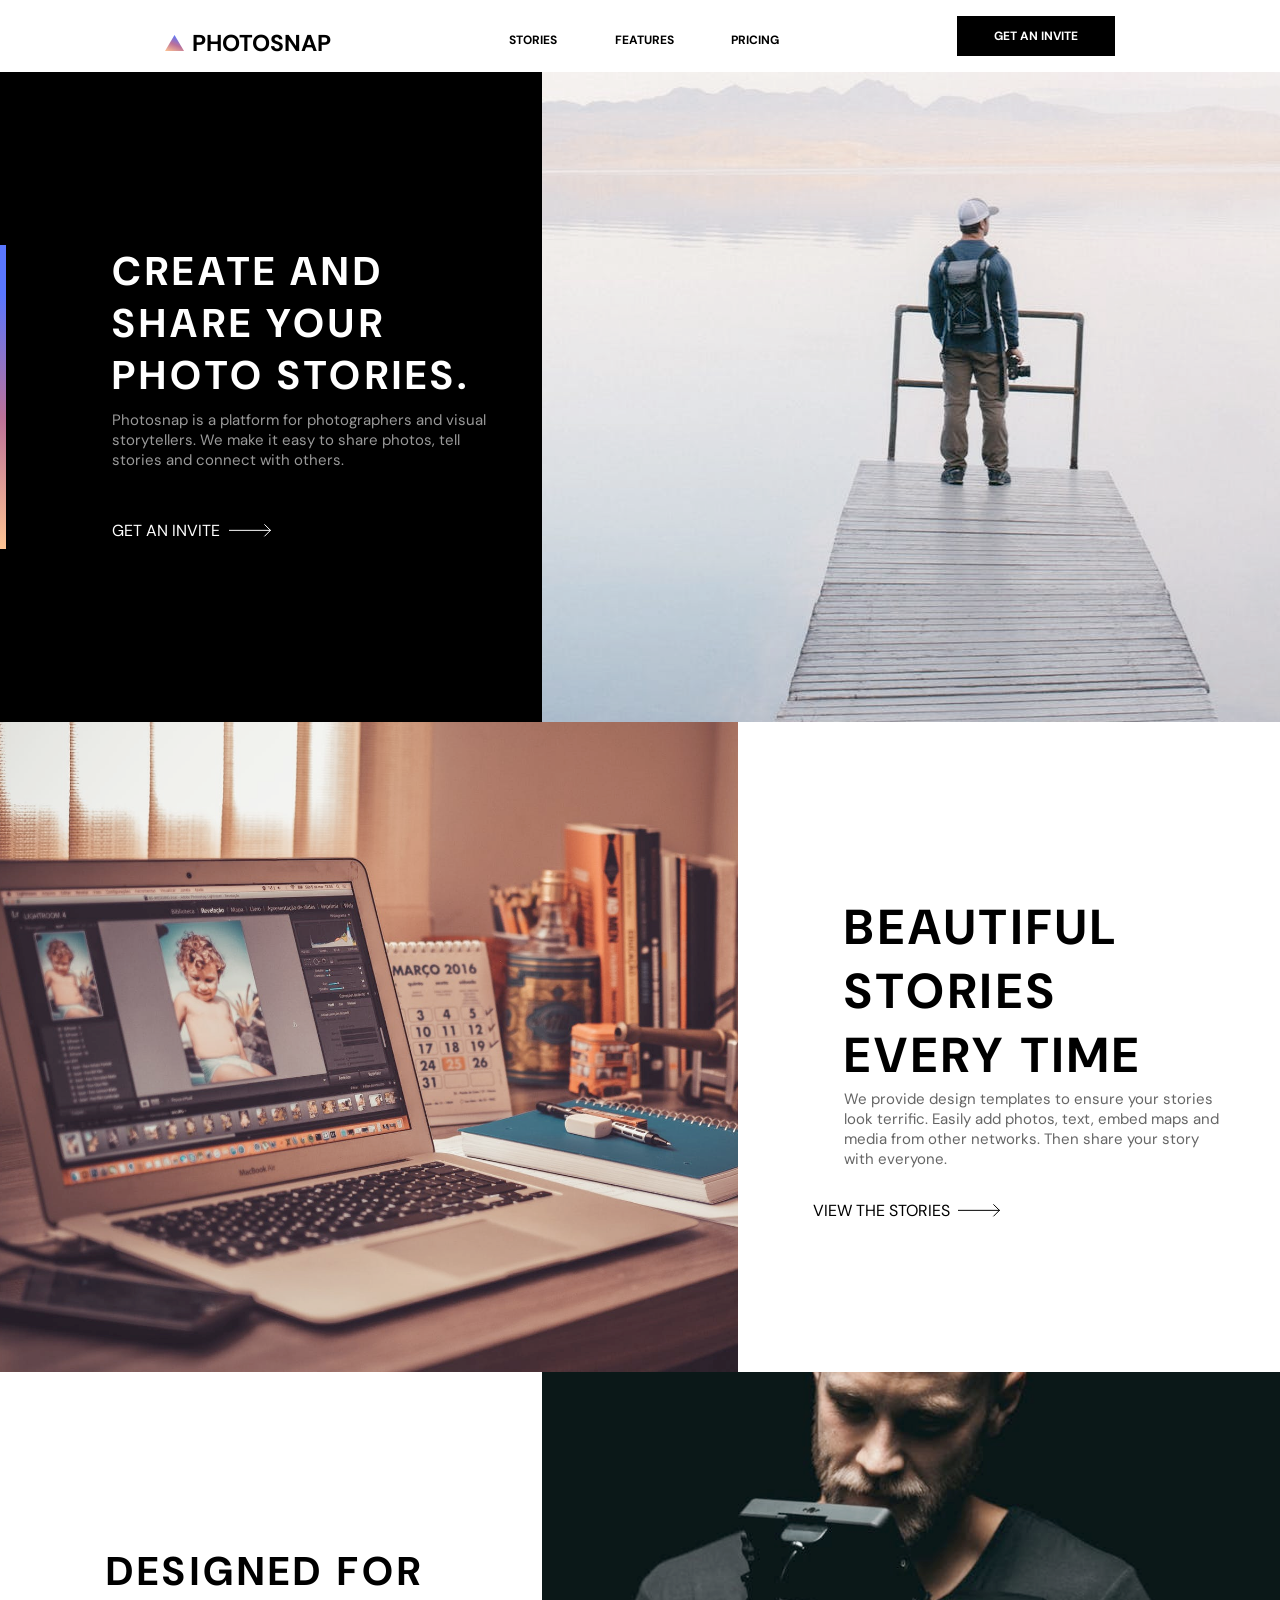
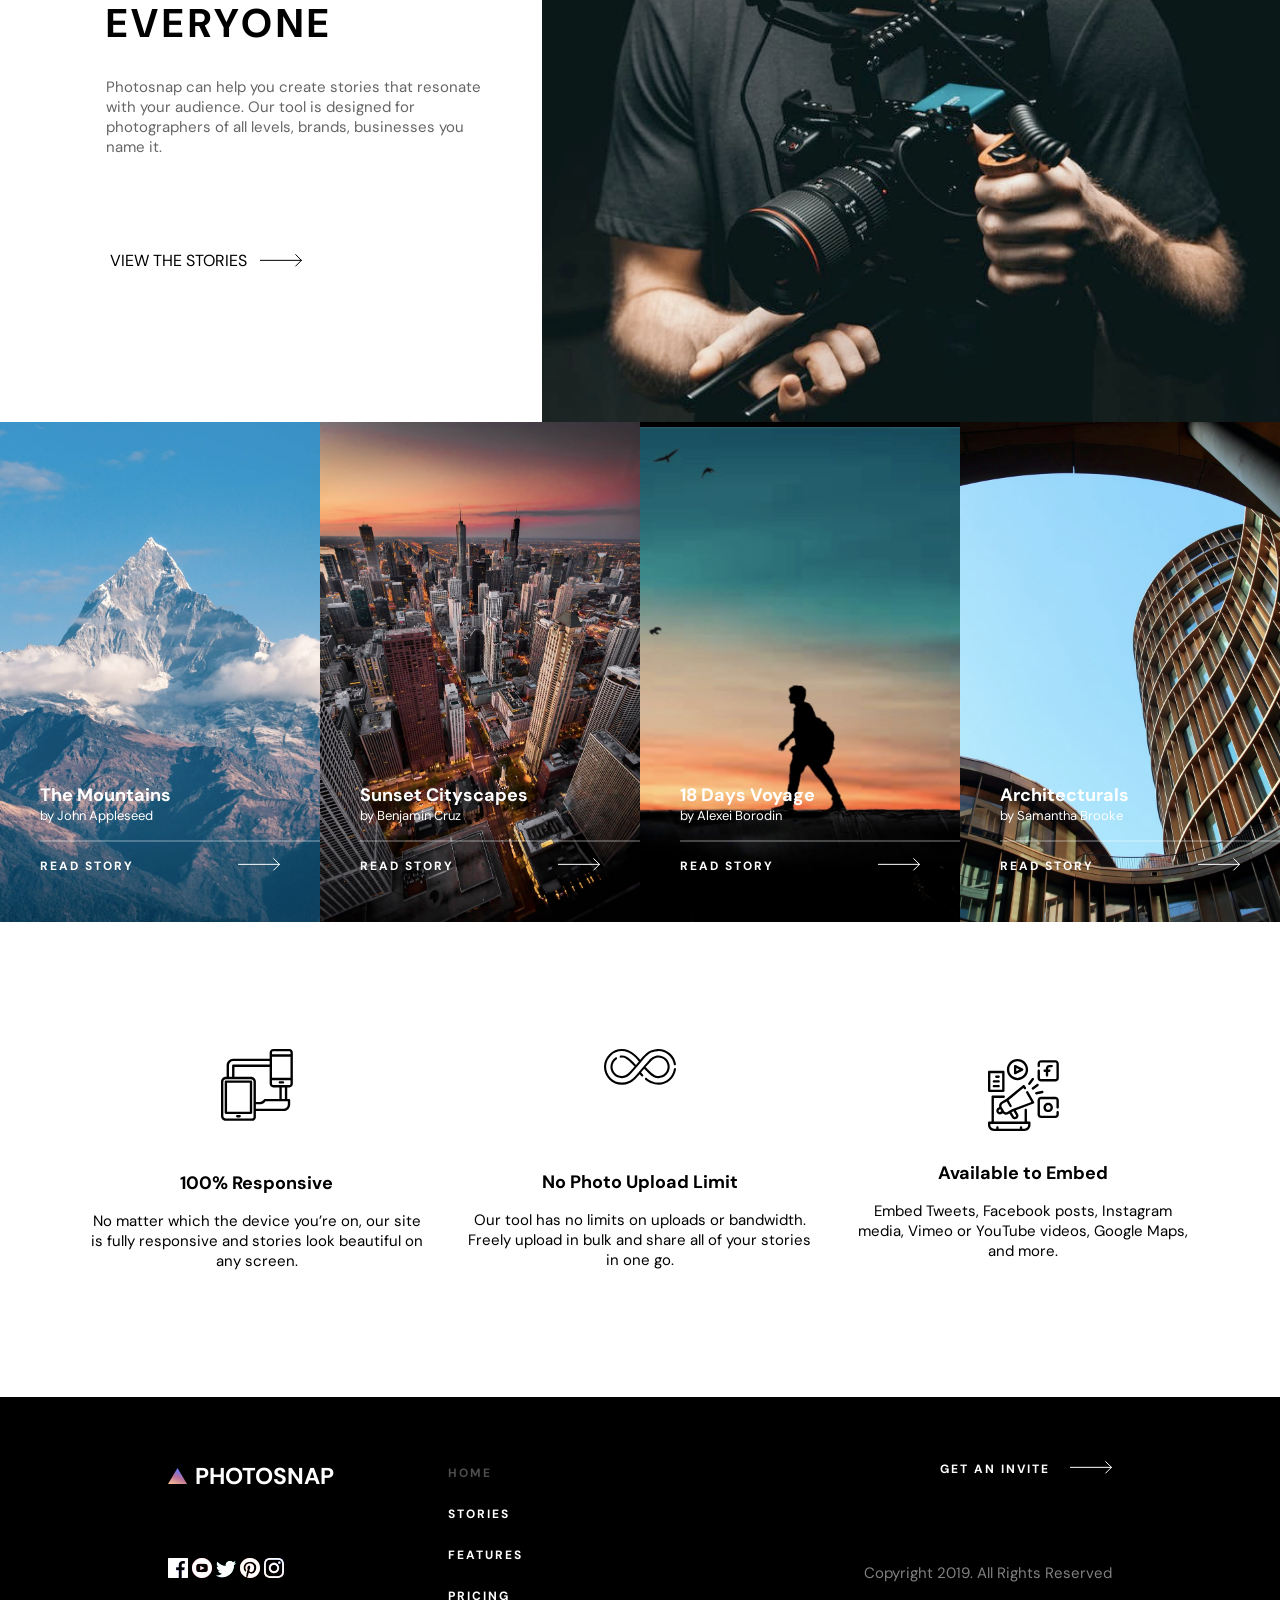
==== index.html @ 2d0ce7ce "first commit" ====
<!DOCTYPE html>
<html lang="en">

<head>
    <meta charset="UTF-8">
    <meta name="viewport" content="width=device-width, initial-scale=1.0">
    <title>HOME</title>
    <link rel="stylesheet" href="./CSS/HOME.css">
    <link rel="preconnect" href="https://fonts.googleapis.com">
    <link rel="preconnect" href="https://fonts.gstatic.com" crossorigin>
    <link
        href="https://fonts.googleapis.com/css2?family=Amiri:ital,wght@0,400;0,700;1,400;1,700&family=Arimo:ital,wght@0,400..700;1,400..700&family=DM+Sans:ital,opsz,wght@0,9..40,100..1000;1,9..40,100..1000&family=Montserrat:ital,wght@0,100..900;1,100..900&family=Rubik:ital,wght@0,300..900;1,300..900&display=swap"
        rel="stylesheet">
</head>

<body>
    <nav>
        <a href="./index.html">
            <div class="logo">
                <svg width="19" height="16" viewBox="0 0 19 16" fill="none" xmlns="http://www.w3.org/2000/svg">
                    <path fill-rule="evenodd" clip-rule="evenodd" d="M0 16L9.5 0L19 16H0Z"
                        fill="url(#paint0_linear_83_32305)" />
                    <defs>
                        <linearGradient id="paint0_linear_83_32305" x1="9.5" y1="20" x2="16.6529" y2="3.01176"
                            gradientUnits="userSpaceOnUse">
                            <stop stop-color="#FFC593" />
                            <stop offset="0.519452" stop-color="#BC7198" />
                            <stop offset="1" stop-color="#5A77FF" />
                        </linearGradient>
                    </defs>
                </svg>

                <h1>PHOTOSNAP</h1>
            </div>
        </a>

        <div class="links">
            <ul>
                <li><a href="./HTML/STORIES.html">STORIES</a></li>
                <li><a href="./HTML/FEATURES.html">FEATURES</a></li>
                <li><a href="./HTML/PRICING.html">PRICING</a></li>
            </ul>
        </div>

        <div class="btn">
            <p>GET AN INVITE</p>
        </div>

        <div class="bar">
            <svg width="20" height="6" viewBox="0 0 20 6" fill="none" xmlns="http://www.w3.org/2000/svg">
                <rect width="20" height="1" fill="black" />
                <rect y="5" width="20" height="1" fill="black" />
            </svg>
        </div>
    </nav>

    <section class="sec-one">
        <div class="ditailes">

            <div class="Rectangle"></div>

            <div class="photo">
                <h2>Create and share your photo stories.</h2>

                <p>Photosnap is a platform for photographers and visual storytellers. We make it easy to share photos,
                    tell stories and connect with others.</p>
            </div>

            <div class="link">
                <a href="#">GET AN INVITE</a>
                <svg width="42" height="13" viewBox="0 0 42 13" fill="none" xmlns="http://www.w3.org/2000/svg">
                    <path d="M0 6.35358H41.864" stroke="white" />
                    <path d="M35.4282 0.353577L41.4282 6.35358L35.4282 12.3536" stroke="white" />
                </svg>
            </div>
        </div>

        <div class="image"></div>
    </section>

    <section class="sec-two">

        <div class="image"></div>

        <div class="ditailes">

            <div class="photo">
                <h2>BEAUTIFUL STORIES EVERY TIME</h2>

                <p>We provide design templates to ensure your stories look terrific. Easily add photos, text, embed maps
                    and media from other networks. Then share your story with everyone.</p>
            </div>

            <div class="link">
                <a href="./HTML/STORIES.html">VIEW THE STORIES</a>
                <svg width="42" height="13" viewBox="0 0 42 13" fill="none" xmlns="http://www.w3.org/2000/svg">
                    <g id="Group 6">
                        <path id="Path 3" d="M0 6.35352H41.864" stroke="black" />
                        <path id="Path 4" d="M35.4282 0.353516L41.4282 6.35352L35.4282 12.3535" stroke="black" />
                    </g>
                </svg>

            </div>
        </div>


    </section>

    <section class="sec-three">

        <div class="ditailes">

            <div class="photo">
                <h2>DESIGNED FOR EVERYONE</h2>

                <p>Photosnap can help you create stories that resonate with your audience. Our tool is designed for
                    photographers of all levels, brands, businesses you name it. </p>
            </div>

            <div class="link">
                <a href="./HTML/STORIES.html">VIEW THE STORIES</a>
                <svg width="42" height="13" viewBox="0 0 42 13" fill="none" xmlns="http://www.w3.org/2000/svg">
                    <g id="Group 6">
                        <path id="Path 3" d="M0 6.35352H41.864" stroke="black" />
                        <path id="Path 4" d="M35.4282 0.353516L41.4282 6.35352L35.4282 12.3535" stroke="black" />
                    </g>
                </svg>

            </div>

        </div>

        <div class="image"></div>

    </section>

    <section class="stories">
        <div class="container">
            <div class="card-one">
                <div class="content">
                    <div class="text">
                        <h3>The Mountains</h3>
                        <p>by John Appleseed</p>
                    </div>

                    <div class="line"></div>

                    <div class="read">
                        <h4>READ STORY</h4>
                        <svg width="42" height="13" viewBox="0 0 42 13" fill="none" xmlns="http://www.w3.org/2000/svg">
                            <g id="Group 6">
                                <path id="Path 3" d="M0 6.35352H41.864" stroke="white" />
                                <path id="Path 4" d="M35.4282 0.353516L41.4282 6.35352L35.4282 12.3535"
                                    stroke="white" />
                            </g>
                        </svg>
                    </div>
                </div>
                <div class="line"></div>
            </div>
            <div class="card-two">
                <div class="content">
                    <div class="text">
                        <h3>Sunset Cityscapes</h3>
                        <p>by Benjamin Cruz</p>
                    </div>

                    <div class="line"></div>

                    <div class="read">
                        <h4>READ STORY</h4>
                        <svg width="42" height="13" viewBox="0 0 42 13" fill="none" xmlns="http://www.w3.org/2000/svg">
                            <g id="Group 6">
                                <path id="Path 3" d="M0 6.35352H41.864" stroke="white" />
                                <path id="Path 4" d="M35.4282 0.353516L41.4282 6.35352L35.4282 12.3535"
                                    stroke="white" />
                            </g>
                        </svg>
                    </div>
                </div>
            </div>
            <div class="card-three">
                <div class="content">
                    <div class="text">
                        <h3>18 Days Voyage</h3>
                        <p>by Alexei Borodin</p>
                    </div>

                    <div class="line"></div>

                    <div class="read">
                        <h4>READ STORY</h4>
                        <svg width="42" height="13" viewBox="0 0 42 13" fill="none" xmlns="http://www.w3.org/2000/svg">
                            <g id="Group 6">
                                <path id="Path 3" d="M0 6.35352H41.864" stroke="white" />
                                <path id="Path 4" d="M35.4282 0.353516L41.4282 6.35352L35.4282 12.3535"
                                    stroke="white" />
                            </g>
                        </svg>
                    </div>
                </div>
            </div>
            <div class="card-four">
                <div class="content">
                    <div class="text">
                        <h3>Architecturals</h3>
                        <p>by Samantha Brooke</p>
                    </div>

                    <div class="line"></div>

                    <div class="read">
                        <h4>READ STORY</h4>
                        <svg width="42" height="13" viewBox="0 0 42 13" fill="none" xmlns="http://www.w3.org/2000/svg">
                            <g id="Group 6">
                                <path id="Path 3" d="M0 6.35352H41.864" stroke="white" />
                                <path id="Path 4" d="M35.4282 0.353516L41.4282 6.35352L35.4282 12.3535"
                                    stroke="white" />
                            </g>
                        </svg>
                    </div>
                </div>
            </div>
        </div>
    </section>

    <main>
        <div class="container">
            <div class="content-card-one">
                <svg width="72" height="72" viewBox="0 0 72 72" fill="none" xmlns="http://www.w3.org/2000/svg">
                    <path fill-rule="evenodd" clip-rule="evenodd"
                        d="M30.0123 31.491C30.666 31.491 31.195 32.0205 31.195 32.6737V63.8688C31.195 64.522 30.666 65.0515 30.0123 65.0515H4.8788C4.22563 65.0515 3.69604 64.522 3.69604 63.8688V32.6737C3.69604 32.0205 4.22563 31.491 4.8788 31.491H30.0123ZM6.06155 62.686H28.8295V33.8565H6.06155V62.686Z"
                        fill="black" />
                    <path
                        d="M18.6358 66.0864H16.2651C15.6114 66.0864 15.0824 66.616 15.0824 67.2692C15.0824 67.9223 15.6114 68.4519 16.2651 68.4519H18.6358C19.289 68.4519 19.8186 67.9223 19.8186 67.2692C19.8186 66.616 19.289 66.0864 18.6358 66.0864Z"
                        fill="black" />
                    <path fill-rule="evenodd" clip-rule="evenodd"
                        d="M68.3293 0.000222958H52.2987C50.3207 0.000222958 48.6407 1.54565 48.6407 3.52364V9.75792H12.2925C8.60213 9.7689 5.61695 12.7645 5.61811 16.4542V27.7949H4.8939C2.16803 27.7949 3.85859e-05 30.0622 3.85859e-05 32.791V66.9591C-0.00746911 68.2597 0.505942 69.5094 1.4265 70.4288C2.34648 71.3482 3.59623 71.861 4.89679 71.8524H30.9826C32.0498 71.8616 33.0738 71.4343 33.8182 70.6696C34.5609 69.9038 35.0391 68.9319 34.8912 67.8716V62.0947H62.467C66.1666 62.0883 69.1691 59.0985 69.191 55.3984V51.1692C69.1737 50.5051 68.632 49.9749 67.9678 49.9715H66.2341V38.4396H68.3293C70.3073 38.4396 71.8522 36.7608 71.8522 34.7828V3.52364C71.8632 2.58576 71.4959 1.68368 70.8323 1.02012C70.1693 0.357127 69.2667 -0.0107498 68.3293 0.000222958ZM51.0062 7.68811H69.4867V28.8298H51.0062V7.68811ZM68.3294 2.36573H52.2987C51.6253 2.36573 51.0062 2.85026 51.0062 3.52364V5.32261H69.4867V3.52364C69.4988 3.21352 69.3804 2.91206 69.161 2.69202C68.9409 2.47257 68.6395 2.35418 68.3294 2.36573ZM7.98361 16.4542C7.98072 14.0702 9.90789 12.1332 12.2925 12.1234H48.6407V15.5238H12.2197C11.5665 15.5238 11.0883 16.1181 11.0883 16.7713V27.7949H7.98361V16.4542ZM30.9826 69.4869C31.4209 69.5007 31.8454 69.3333 32.1561 69.0237C32.4414 68.7251 32.5887 68.3214 32.5627 67.9097C32.5627 67.9036 32.5537 67.9016 32.5448 67.8996C32.5358 67.8976 32.5269 67.8955 32.5269 67.8895V32.791C32.5269 31.3657 31.4273 30.1604 29.9985 30.1604H4.89679C3.47148 30.1604 2.36554 31.3657 2.36554 32.7944V66.9556C2.35688 67.6307 2.62138 68.2799 3.09841 68.7569C3.57601 69.2333 4.22572 69.4967 4.90083 69.4869H30.9826ZM30.002 27.7949H13.4538V17.8893H48.6407V34.7828C48.6707 36.7908 50.2912 38.4108 52.2987 38.4396H58.3984V49.9715H43.9963C43.6654 49.9744 43.3501 50.1153 43.1266 50.3601L42.0102 51.5539C41.1902 52.4352 40.0392 52.9336 38.8351 52.9284H34.8912V32.7875C34.8912 30.0622 32.7307 27.7949 30.002 27.7949ZM62.467 59.7292C64.8608 59.724 66.8047 57.7928 66.8255 55.3984V52.337H44.5149L43.7497 53.1536C42.4815 54.5211 40.6999 55.2967 38.8351 55.2939H34.8912V59.7292H62.467ZM63.8686 49.9715H60.7639V38.4396H63.8686V49.9715ZM52.2987 36.0741H68.3294C69.0027 36.0741 69.4867 35.4568 69.4867 34.7828V31.1953H51.0062V34.7828C51.0345 35.4845 51.5976 36.047 52.2987 36.0741Z"
                        fill="black" />
                    <path
                        d="M61.9467 32.2302H58.8419C58.1888 32.2302 57.6592 32.7598 57.6592 33.413C57.6592 34.0661 58.1888 34.5957 58.8419 34.5957H61.9467C62.6004 34.5957 63.1294 34.0661 63.1294 33.413C63.1294 32.7598 62.6004 32.2302 61.9467 32.2302Z"
                        fill="black" />
                </svg>

                <div class="content">
                    <h5>100% Responsive</h5>

                    <p>No matter which the device you’re on, our site is fully responsive and stories look beautiful on
                        any screen.</p>
                </div>
            </div>

            <div class="content-card-two">
                <svg width="72" height="36" viewBox="0 0 72 36" fill="none" xmlns="http://www.w3.org/2000/svg">
                    <path
                        d="M71.0869 19.0885C70.5088 19.0094 69.9767 19.4142 69.8978 19.992C69.3881 23.7242 67.5412 27.1574 64.6969 29.659C61.827 32.1831 58.1394 33.5731 54.3129 33.5731C52.2309 33.5731 50.2087 33.1732 48.3024 32.3843C48.2708 32.3712 48.2342 32.3584 48.2013 32.3484C48.1789 32.3417 45.9294 31.639 42.5798 28.98C42.1229 28.6174 41.4588 28.6939 41.0961 29.1506C40.7336 29.6075 40.8099 30.2717 41.2667 30.6343C44.703 33.3619 47.1172 34.2178 47.5381 34.3537C49.689 35.2371 51.9679 35.6852 54.3129 35.6852C58.653 35.6852 62.8361 34.1082 66.0918 31.2449C69.3173 28.4081 71.412 24.5132 71.9904 20.2779C72.0692 19.6998 71.6647 19.1674 71.0869 19.0885Z"
                        fill="black" />
                    <path fill-rule="evenodd" clip-rule="evenodd"
                        d="M54.3835 29.1925C50.6997 29.1926 47.9123 27.1502 45.671 25.1522C43.2559 22.9991 41.2518 20.8951 40.189 19.737C39.8392 20.1524 38.8537 21.3495 38.0494 22.3265C37.6071 22.8638 37.2196 23.3345 37.0228 23.572C37.6766 24.3295 38.3422 25.0557 39.007 25.7364C39.4146 26.1536 39.4067 26.8221 38.9895 27.2296C38.5722 27.637 37.9037 27.6292 37.4962 27.2121C36.8836 26.585 36.2713 25.9211 35.6678 25.2315C29.3517 32.9189 25.4365 34.1813 24.5636 34.3755C22.6584 35.1509 20.6447 35.5864 18.5768 35.6702C18.572 35.6705 18.5673 35.6707 18.5626 35.6708C18.5601 35.6708 18.5577 35.6709 18.5553 35.6709L17.8638 35.6849L17.8424 35.685C13.0519 35.685 8.55485 33.8126 5.17971 30.4127C1.80485 27.0131 -0.034388 22.5018 0.000487011 17.7096C0.0352214 12.9551 1.93436 8.48884 5.34789 5.13352C8.76353 1.77638 13.2616 -0.0487892 18.0236 0.000992098C20.2421 0.0230702 22.4039 0.447898 24.4491 1.26366C24.546 1.30234 24.6435 1.34059 24.7416 1.37729C25.7143 1.74095 30.6581 3.84568 36.2248 10.7753C42.6958 2.80098 46.708 1.50652 47.5915 1.30965C49.4968 0.534242 51.5104 0.0987265 53.5785 0.014914C53.5856 0.0144921 53.5928 0.0143515 53.6 0.0142108L54.2914 0.000288973L54.3128 0.000148348C58.5916 0.000148348 62.7296 1.53788 65.9649 4.32999C69.166 7.09271 71.2877 10.9028 71.9392 15.0587C72.0294 15.6348 71.6356 16.1751 71.0594 16.2655C70.4831 16.3554 69.9429 15.9619 69.8526 15.3858C69.2785 11.7235 67.4078 8.36495 64.5849 5.92876C61.7357 3.46979 58.0917 2.11459 54.3231 2.11205L53.6536 2.12555C51.8031 2.20177 50.0027 2.59721 48.3022 3.3009C48.2163 3.33648 48.1617 3.3556 48.072 3.36713C47.8595 3.41593 44.0058 4.40368 37.5085 12.5485C37.5072 12.5502 37.5058 12.5519 37.5045 12.5536C37.5014 12.5573 37.4984 12.561 37.4953 12.5647C37.4953 12.5647 30.1533 21.3098 27.1093 24.5039C25.0291 26.6868 22.0878 29.1925 17.7724 29.1925C11.514 29.1924 6.42255 24.1007 6.42255 17.8425C6.42255 14.0385 8.31452 10.5058 11.4835 8.39237C11.9689 8.06893 12.6245 8.19999 12.948 8.68515C13.2715 9.17045 13.1405 9.82604 12.6552 10.1496C10.075 11.87 8.5346 14.7457 8.5346 17.8421C8.5346 22.9358 12.6788 27.08 17.7725 27.08C20.514 27.08 22.9221 25.8359 25.5806 23.0463C27.3793 21.159 29.0353 19.3441 30.5821 17.5648C29.6036 16.4925 27.5409 14.3037 25.0791 12.1089C21.6162 9.02194 19.4425 8.60429 17.773 8.60429H17.769C17.4615 8.60429 17.1514 8.61976 16.8469 8.64999C16.2677 8.70709 15.7494 8.28395 15.6917 7.70359C15.634 7.12323 16.0578 6.60615 16.6381 6.54835C17.0115 6.51123 17.3919 6.49238 17.7685 6.49238H17.7723C21.4559 6.49238 24.2433 8.53468 26.4845 10.5327C28.8998 12.6858 30.9031 14.7891 31.9664 15.9474C32.5083 15.3039 34.8519 12.4418 34.8519 12.4418C29.3974 5.51799 24.5518 3.56077 24.0021 3.35518C23.8899 3.31313 23.7786 3.26954 23.6674 3.22524C21.865 2.50637 19.9594 2.13216 18.0027 2.11262C17.9499 2.1122 17.8964 2.11191 17.8435 2.11191C13.7089 2.11191 9.80303 3.71602 6.82853 6.63962C3.81803 9.59851 2.14319 13.5353 2.11267 17.7247C2.08174 21.9499 3.70342 25.9273 6.67877 28.9245C9.65186 31.9194 13.6126 33.5699 17.8319 33.5727L18.5017 33.5592C20.352 33.4831 22.1526 33.0877 23.853 32.384C23.9388 32.3484 23.9935 32.3294 24.0832 32.3177C24.2984 32.2684 28.2293 31.2597 34.8478 22.8831C35.0987 22.5657 42.0019 14.3753 45.0459 11.1811C47.1262 8.99832 50.0678 6.49266 54.3827 6.49266H54.3828C60.6412 6.49266 65.7327 11.5841 65.7327 17.8425C65.7327 24.0986 60.6432 29.1901 54.3872 29.1925H54.3835ZM54.3828 8.60471C51.6414 8.60457 49.2333 9.84854 46.5748 12.6383C44.7763 14.5253 43.1198 16.3404 41.5732 18.1193C42.5512 19.1914 44.614 21.3806 47.0763 23.5758C50.5391 26.6629 52.7132 27.0806 54.3827 27.0806H54.3864C59.4783 27.0786 63.6208 22.9345 63.6208 17.8426C63.6208 12.7488 59.4766 8.60471 54.3828 8.60471Z"
                        fill="black" />
                </svg>


                <div class="content">
                    <h5>No Photo Upload Limit</h5>

                    <p>Our tool has no limits on uploads or bandwidth. Freely upload in bulk and share all of your
                        stories in one go.</p>
                </div>
            </div>

            <div class="content-card-three">
                <svg width="71" height="72" viewBox="0 0 71 72" fill="none" xmlns="http://www.w3.org/2000/svg">
                    <path fill-rule="evenodd" clip-rule="evenodd"
                        d="M38.9508 62.5573H41.3115C41.9634 62.5573 42.4918 63.0858 42.4918 63.7376V66.0983C42.4918 69.3577 39.8495 71.9999 36.5902 71.9999H5.90164C2.64225 71.9999 0 69.3577 0 66.0983V63.7376C0 63.0858 0.528451 62.5573 1.18033 62.5573H3.54098V37.7704C3.54098 37.1185 4.06943 36.5901 4.72131 36.5901H15.722C16.3738 36.5901 16.9023 37.1185 16.9023 37.7704C16.9023 38.4223 16.3738 38.9507 15.722 38.9507H5.90164V62.5573H36.5902V50.9901C36.5902 50.3382 37.1186 49.8098 37.7705 49.8098C38.4224 49.8098 38.9508 50.3382 38.9508 50.9901V62.5573ZM36.5902 69.6393C38.5458 69.6393 40.1311 68.0539 40.1311 66.0983V64.918H2.36066V66.0983C2.36066 68.0539 3.94601 69.6393 5.90164 69.6393H8.26229V68.4589C8.26229 67.8071 8.79075 67.2786 9.44262 67.2786C10.0945 67.2786 10.623 67.8071 10.623 68.4589V69.6393H31.8689V68.4589C31.8689 67.8071 32.3973 67.2786 33.0492 67.2786C33.7011 67.2786 34.2295 67.8071 34.2295 68.4589V69.6393H36.5902Z"
                        fill="black" />
                    <path
                        d="M61.377 8.26227H63.7376C64.3895 8.26227 64.918 7.73382 64.918 7.08194C64.918 6.43006 64.3895 5.90161 63.7376 5.90161H61.377C59.4214 5.90161 57.836 7.48696 57.836 9.4426V10.6229H56.6557C56.0038 10.6229 55.4753 11.1514 55.4753 11.8033C55.4753 12.4551 56.0038 12.9836 56.6557 12.9836H57.836V16.5246C57.836 17.1764 58.3644 17.7049 59.0163 17.7049C59.6682 17.7049 60.1967 17.1764 60.1967 16.5246V12.9836H61.377C62.0289 12.9836 62.5573 12.4551 62.5573 11.8033C62.5573 11.1514 62.0289 10.6229 61.377 10.6229H60.1967V9.4426C60.1967 8.79072 60.7251 8.26227 61.377 8.26227Z"
                        fill="black" />
                    <path
                        d="M67.2786 1.18042H53.1147C51.1591 1.18042 49.5737 2.76577 49.5737 4.7214V7.08206C49.5737 7.73394 50.1022 8.26239 50.7541 8.26239C51.4059 8.26239 51.9344 7.73394 51.9344 7.08206V4.7214C51.9344 4.06953 52.4628 3.54108 53.1147 3.54108H67.2786C67.9305 3.54108 68.459 4.06953 68.459 4.7214V18.8853C68.459 19.5372 67.9305 20.0657 67.2786 20.0657H53.1147C52.4628 20.0657 51.9344 19.5372 51.9344 18.8853V11.8034C51.9344 11.1515 51.4059 10.623 50.7541 10.623C50.1022 10.623 49.5737 11.1515 49.5737 11.8034V18.8853C49.5737 20.841 51.1591 22.4263 53.1147 22.4263H67.2786C69.2343 22.4263 70.8196 20.841 70.8196 18.8853V4.7214C70.8196 2.76577 69.2343 1.18042 67.2786 1.18042V1.18042Z"
                        fill="black" />
                    <path fill-rule="evenodd" clip-rule="evenodd"
                        d="M60.1967 53.1147C57.5891 53.1147 55.4753 51.0009 55.4753 48.3934C55.4753 45.7859 57.5891 43.6721 60.1967 43.6721C62.8042 43.6721 64.918 45.7859 64.918 48.3934C64.918 51.0009 62.8042 53.1147 60.1967 53.1147ZM60.1967 50.7541C61.5004 50.7541 62.5573 49.6972 62.5573 48.3934C62.5573 47.0897 61.5004 46.0328 60.1967 46.0328C58.8929 46.0328 57.836 47.0897 57.836 48.3934C57.836 49.6972 58.8929 50.7541 60.1967 50.7541Z"
                        fill="black" />
                    <path
                        d="M67.2786 37.7705H53.1147C51.1591 37.7705 49.5737 39.3559 49.5737 41.3115V55.4754C49.5737 57.4311 51.1591 59.0164 53.1147 59.0164H67.2786C69.2343 59.0164 70.8196 57.4311 70.8196 55.4754V53.1148C70.8196 52.4629 70.2912 51.9344 69.6393 51.9344C68.9874 51.9344 68.459 52.4629 68.459 53.1148V55.4754C68.459 56.1273 67.9305 56.6558 67.2786 56.6558H53.1147C52.4628 56.6558 51.9344 56.1273 51.9344 55.4754V41.3115C51.9344 40.6596 52.4628 40.1312 53.1147 40.1312H67.2786C67.9305 40.1312 68.459 40.6596 68.459 41.3115V48.3935C68.459 49.0453 68.9874 49.5738 69.6393 49.5738C70.2912 49.5738 70.8196 49.0453 70.8196 48.3935V41.3115C70.8196 39.3559 69.2343 37.7705 67.2786 37.7705Z"
                        fill="black" />
                    <path fill-rule="evenodd" clip-rule="evenodd"
                        d="M27.1476 15.3443C26.9266 15.345 26.7099 15.2837 26.522 15.1673C26.1762 14.9511 25.9665 14.5718 25.9673 14.164V7.08203C25.9685 6.67294 26.1815 6.29366 26.5302 6.07965C26.8788 5.86565 27.3134 5.84744 27.6788 6.03154L34.7607 9.57252C35.1549 9.77447 35.4029 10.1801 35.4029 10.623C35.4029 11.0659 35.1549 11.4716 34.7607 11.6735L27.6788 15.2145C27.5143 15.2987 27.3324 15.3432 27.1476 15.3443ZM31.5857 10.623L28.3279 8.99416V12.2519L31.5857 10.623Z"
                        fill="black" />
                    <path fill-rule="evenodd" clip-rule="evenodd"
                        d="M40.1312 10.623C40.1312 16.4898 35.3751 21.2459 29.5082 21.2459C23.6413 21.2459 18.8853 16.4898 18.8853 10.623C18.8853 4.75606 23.6413 0 29.5082 0C35.3751 0 40.1312 4.75606 40.1312 10.623ZM37.7705 10.623C37.7705 6.05981 34.0713 2.36066 29.5082 2.36066C24.9451 2.36066 21.2459 6.05981 21.2459 10.623C21.2459 15.1861 24.9451 18.8852 29.5082 18.8852C34.0713 18.8852 37.7705 15.1861 37.7705 10.623Z"
                        fill="black" />
                    <path
                        d="M41.3115 25.9673C41.683 25.9673 42.0329 25.7924 42.2558 25.4952L45.7967 20.7738C46.1879 20.2523 46.0822 19.5125 45.5607 19.1214C45.0392 18.7303 44.2993 18.836 43.9082 19.3575L40.3672 24.0788C39.9761 24.6003 40.0818 25.3401 40.6033 25.7312C40.8076 25.8845 41.0561 25.9673 41.3115 25.9673Z"
                        fill="black" />
                    <path
                        d="M43.9083 30.2164C44.1312 30.5137 44.481 30.6886 44.8525 30.6886C45.1079 30.6886 45.3564 30.6057 45.5607 30.4525L50.282 26.9115C50.8035 26.5204 50.9092 25.7806 50.5181 25.2591C50.127 24.7376 49.3871 24.6319 48.8656 25.023L44.1443 28.564C43.6228 28.9551 43.5171 29.6949 43.9083 30.2164Z"
                        fill="black" />
                    <path
                        d="M55.4754 32.8131C55.4187 32.4969 55.2356 32.2175 54.9683 32.0393C54.7011 31.8611 54.3727 31.7996 54.059 31.8689L48.1574 33.0492C47.5055 33.1144 47.0299 33.6957 47.0951 34.3475C47.1603 34.9994 47.7416 35.475 48.3934 35.4098H48.6295L54.5312 34.2295C54.8473 34.1728 55.1268 33.9897 55.305 33.7224C55.4832 33.4551 55.5447 33.1268 55.4754 32.8131Z"
                        fill="black" />
                    <path fill-rule="evenodd" clip-rule="evenodd"
                        d="M15.3443 33.0491H1.18033C0.528451 33.0491 0 32.5207 0 31.8688V12.9836C0 12.3317 0.528451 11.8032 1.18033 11.8032H15.3443C15.9961 11.8032 16.5246 12.3317 16.5246 12.9836V31.8688C16.5246 32.5207 15.9961 33.0491 15.3443 33.0491ZM14.1639 14.1639H2.36066V30.6885H14.1639V14.1639Z"
                        fill="black" />
                    <path
                        d="M10.623 16.5247H8.26236C7.61048 16.5247 7.08203 17.0531 7.08203 17.705C7.08203 18.3569 7.61048 18.8853 8.26236 18.8853H10.623C11.2749 18.8853 11.8033 18.3569 11.8033 17.705C11.8033 17.0531 11.2749 16.5247 10.623 16.5247Z"
                        fill="black" />
                    <path
                        d="M10.6228 21.2458H5.90152C5.24964 21.2458 4.72119 21.7743 4.72119 22.4262C4.72119 23.0781 5.24964 23.6065 5.90152 23.6065H10.6228C11.2747 23.6065 11.8032 23.0781 11.8032 22.4262C11.8032 21.7743 11.2747 21.2458 10.6228 21.2458Z"
                        fill="black" />
                    <path
                        d="M10.6228 25.9673H5.90152C5.24964 25.9673 4.72119 26.4957 4.72119 27.1476C4.72119 27.7995 5.24964 28.3279 5.90152 28.3279H10.6228C11.2747 28.3279 11.8032 27.7995 11.8032 27.1476C11.8032 26.4957 11.2747 25.9673 10.6228 25.9673Z"
                        fill="black" />
                    <path fill-rule="evenodd" clip-rule="evenodd"
                        d="M40.2728 32.6952C40.0619 32.3283 39.6714 32.1018 39.2482 32.1009C38.8251 32.1001 38.4336 32.3251 38.2213 32.6911C38.009 33.0571 38.0081 33.5086 38.219 33.8755L43.4242 42.8814L24.539 49.9634H24.4564H24.3619L21.2931 51.7338L19.2511 52.9142C18.7082 53.228 18.0627 53.313 17.457 53.1502C16.8546 52.9875 16.3411 52.5928 16.0288 52.0525L13.6682 47.9686C13.0916 46.8594 13.4798 45.493 14.5534 44.8525L18.6374 42.4919L21.5882 47.6027C21.7999 47.9693 22.1917 48.1945 22.6151 48.1929C23.0376 48.1945 23.4288 47.9702 23.6408 47.6047C23.8528 47.2392 23.8532 46.7883 23.6419 46.4224L20.5967 41.1581L35.4098 28.9417L35.8937 29.7797C36.2197 30.3469 36.9437 30.5424 37.5108 30.2165C38.0779 29.8905 38.2735 29.1666 37.9475 28.5994L36.7672 26.5574C36.5921 26.2581 36.2943 26.0509 35.9528 25.9909C35.6094 25.9262 35.2549 26.0169 34.9849 26.2388L18.4603 39.8597L13.4321 42.7634C11.5763 43.8443 10.6839 46.0414 11.2603 48.1102L10.08 48.783C8.83622 49.4973 8.14614 50.8912 8.33231 52.3133C8.51848 53.7354 9.54411 54.9048 10.9298 55.2748C11.2302 55.3544 11.5397 55.3941 11.8505 55.3929C12.4714 55.3903 13.0812 55.2277 13.621 54.9207L14.8013 54.2479C15.3683 54.8337 16.0814 55.2574 16.8669 55.4755C17.2702 55.5883 17.6874 55.6439 18.1062 55.6407C18.9359 55.6426 19.7509 55.4226 20.4669 55.0034L21.4937 54.4132L23.8544 58.5089C24.8312 60.1977 26.9899 60.7782 28.6819 59.8073C29.4963 59.3381 30.0906 58.5644 30.3342 57.6567C30.5777 56.749 30.4504 55.7817 29.9803 54.9679L27.8321 51.2263L45.537 44.5811C45.862 44.4589 46.1167 44.1999 46.2334 43.8729C46.3497 43.5498 46.3195 43.1922 46.1508 42.8932L40.2728 32.6952ZM12.3934 52.867C12.1219 53.0239 11.7992 53.0664 11.4964 52.985C11.194 52.9064 10.935 52.7112 10.7764 52.442C10.6194 52.1706 10.577 51.8478 10.6583 51.545C10.7397 51.2406 10.9395 50.9813 11.2131 50.825L12.24 50.2348L13.4203 52.2768L12.3934 52.867ZM28.0446 57.0689C28.1259 56.7661 28.0835 56.4433 27.9265 56.1719L25.5777 52.1352H25.4833L23.5239 53.2565L25.8846 57.3522C26.2127 57.9099 26.9287 58.0994 27.4898 57.7771C27.761 57.6235 27.9604 57.369 28.0446 57.0689Z"
                        fill="black" />
                </svg>


                <div class="content">
                    <h5>Available to Embed</h5>

                    <p>Embed Tweets, Facebook posts, Instagram media, Vimeo or YouTube videos, Google Maps, and more.
                    </p>
                </div>
            </div>
        </div>
    </main>

    <footer>
        <div class="container">
            <div class="logo-footer">
                <a href="./index.html">
                    <div class="logo">
                        <svg width="19" height="16" viewBox="0 0 19 16" fill="none" xmlns="http://www.w3.org/2000/svg">
                            <path fill-rule="evenodd" clip-rule="evenodd" d="M0 16L9.5 0L19 16H0Z"
                                fill="url(#paint0_linear_83_32305)" />
                            <defs>
                                <linearGradient id="paint0_linear_83_32305" x1="9.5" y1="20" x2="16.6529" y2="3.01176"
                                    gradientUnits="userSpaceOnUse">
                                    <stop stop-color="#FFC593" />
                                    <stop offset="0.519452" stop-color="#BC7198" />
                                    <stop offset="1" stop-color="#5A77FF" />
                                </linearGradient>
                            </defs>
                        </svg>

                        <h1>PHOTOSNAP</h1>
                    </div>
                </a>
            </div>

            <div class="social-logos">
                <a href="#" class="facebook">
                    <svg width="20" height="20" viewBox="0 0 20 20" fill="none" xmlns="http://www.w3.org/2000/svg">
                        <path
                            d="M18.8958 0H1.10417C0.494167 0 0 0.494167 0 1.10417V18.8967C0 19.5058 0.494167 20 1.10417 20H10.6833V12.255H8.07667V9.23667H10.6833V7.01083C10.6833 4.4275 12.2608 3.02083 14.5658 3.02083C15.67 3.02083 16.6183 3.10333 16.895 3.14V5.84L15.2967 5.84083C14.0433 5.84083 13.8008 6.43667 13.8008 7.31V9.2375H16.79L16.4008 12.2558H13.8008V20H18.8975C19.5058 20 20 19.5058 20 18.8958V1.10417C20 0.494167 19.5058 0 18.8958 0Z"
                            fill="white" />
                    </svg>
                </a>

                <a href="#" class="youtube">
                    <svg width="20" height="20" viewBox="0 0 20 20" fill="none" xmlns="http://www.w3.org/2000/svg">
                        <path fill-rule="evenodd" clip-rule="evenodd"
                            d="M10 0C4.4775 0 0 4.4775 0 10C0 15.5225 4.4775 20 10 20C15.5225 20 20 15.5225 20 10C20 4.4775 15.5225 0 10 0ZM13.7008 14.0767C11.9492 14.1967 8.0475 14.1967 6.29833 14.0767C4.40167 13.9467 4.18083 13.0183 4.16667 10C4.18083 6.97583 4.40417 6.05333 6.29833 5.92333C8.0475 5.80333 11.95 5.80333 13.7008 5.92333C15.5983 6.05333 15.8183 6.98167 15.8333 10C15.8183 13.0242 15.5958 13.9467 13.7008 14.0767ZM12.4308 9.99667L8.33333 8.04833V11.9517L12.4308 9.99667Z"
                            fill="white" />
                    </svg>
                </a>

                <a href="#" class="twitter">
                    <svg width="20" height="17" viewBox="0 0 20 17" fill="none" xmlns="http://www.w3.org/2000/svg">
                        <path
                            d="M20 1.92417C19.2642 2.25083 18.4733 2.47083 17.6433 2.57C18.4908 2.0625 19.1417 1.25833 19.4475 0.3C18.655 0.77 17.7767 1.11167 16.8417 1.29583C16.0942 0.498333 15.0267 0 13.8467 0C11.1975 0 9.25083 2.47167 9.84917 5.0375C6.44 4.86667 3.41667 3.23333 1.3925 0.750833C0.3175 2.595 0.835 5.0075 2.66167 6.22917C1.99 6.2075 1.35667 6.02333 0.804167 5.71583C0.759167 7.61667 2.12167 9.395 4.095 9.79083C3.5175 9.9475 2.885 9.98417 2.24167 9.86083C2.76333 11.4908 4.27833 12.6767 6.075 12.71C4.35 14.0625 2.17667 14.6667 0 14.41C1.81583 15.5742 3.97333 16.2533 6.29 16.2533C13.9083 16.2533 18.2125 9.81917 17.9525 4.04833C18.7542 3.46917 19.45 2.74667 20 1.92417Z"
                            fill="white" />
                    </svg>
                </a>

                <a href="#" class="pinterest">
                    <svg width="20" height="20" viewBox="0 0 20 20" fill="none" xmlns="http://www.w3.org/2000/svg">
                        <path
                            d="M10 0C4.4775 0 0 4.47667 0 10C0 14.2367 2.63583 17.855 6.35583 19.3117C6.26833 18.5208 6.18917 17.3075 6.39083 16.4442C6.5725 15.6633 7.56333 11.4733 7.56333 11.4733C7.56333 11.4733 7.26417 10.8742 7.26417 9.98833C7.26417 8.59833 8.07 7.56 9.07333 7.56C9.92583 7.56 10.3383 8.20083 10.3383 8.96833C10.3383 9.82583 9.7925 11.1083 9.51 12.2975C9.27417 13.2925 10.0092 14.105 10.9908 14.105C12.7683 14.105 14.1342 12.2308 14.1342 9.52583C14.1342 7.13167 12.4142 5.4575 9.9575 5.4575C7.1125 5.4575 5.4425 7.59167 5.4425 9.79667C5.4425 10.6558 5.77333 11.5783 6.18667 12.0783C6.26833 12.1775 6.28 12.265 6.25583 12.3658L5.97833 13.4992C5.93417 13.6825 5.83333 13.7217 5.64333 13.6333C4.39417 13.0517 3.61333 11.2258 3.61333 9.75917C3.61333 6.605 5.905 3.7075 10.2208 3.7075C13.69 3.7075 16.3858 6.18 16.3858 9.48333C16.3858 12.93 14.2133 15.7033 11.1967 15.7033C10.1833 15.7033 9.23083 15.1775 8.905 14.555L8.28167 16.9325C8.05583 17.8017 7.44667 18.8908 7.03833 19.5542C7.975 19.8433 8.96917 20 10 20C15.5225 20 20 15.5225 20 10C20 4.47667 15.5225 0 10 0Z"
                            fill="white" />
                    </svg>
                </a>

                <a href="#" class="instagram">
                    <svg width="20" height="20" viewBox="0 0 20 20" fill="none" xmlns="http://www.w3.org/2000/svg">
                        <path fill-rule="evenodd" clip-rule="evenodd"
                            d="M10 0C7.28417 0 6.94417 0.0116667 5.8775 0.06C2.24583 0.226667 0.2275 2.24167 0.0608333 5.87667C0.0116667 6.94417 0 7.28417 0 10C0 12.7158 0.0116667 13.0567 0.06 14.1233C0.226667 17.755 2.24167 19.7733 5.87667 19.94C6.94417 19.9883 7.28417 20 10 20C12.7158 20 13.0567 19.9883 14.1233 19.94C17.7517 19.7733 19.775 17.7583 19.9392 14.1233C19.9883 13.0567 20 12.7158 20 10C20 7.28417 19.9883 6.94417 19.94 5.8775C19.7767 2.24917 17.7592 0.2275 14.1242 0.0608333C13.0567 0.0116667 12.7158 0 10 0ZM10 1.8025C12.67 1.8025 12.9867 1.8125 14.0417 1.86083C16.7517 1.98417 18.0175 3.27 18.1408 5.96C18.1892 7.01417 18.1983 7.33083 18.1983 10.0008C18.1983 12.6717 18.1883 12.9875 18.1408 14.0417C18.0167 16.7292 16.7542 18.0175 14.0417 18.1408C12.9867 18.1892 12.6717 18.1992 10 18.1992C7.33 18.1992 7.01333 18.1892 5.95917 18.1408C3.2425 18.0167 1.98333 16.725 1.86 14.0408C1.81167 12.9867 1.80167 12.6708 1.80167 10C1.80167 7.33 1.8125 7.01417 1.86 5.95917C1.98417 3.27 3.24667 1.98333 5.95917 1.86C7.01417 1.8125 7.33 1.8025 10 1.8025ZM4.865 10C4.865 7.16417 7.16417 4.865 10 4.865C12.8358 4.865 15.135 7.16417 15.135 10C15.135 12.8367 12.8358 15.1358 10 15.1358C7.16417 15.1358 4.865 12.8358 4.865 10ZM10 13.3333C8.15917 13.3333 6.66667 11.8417 6.66667 10C6.66667 8.15917 8.15917 6.66667 10 6.66667C11.8408 6.66667 13.3333 8.15917 13.3333 10C13.3333 11.8417 11.8408 13.3333 10 13.3333ZM14.1375 4.6625C14.1375 4 14.675 3.4625 15.3383 3.4625C16.0008 3.4625 16.5375 4 16.5375 4.6625C16.5375 5.325 16.0008 5.8625 15.3383 5.8625C14.675 5.8625 14.1375 5.325 14.1375 4.6625Z"
                            fill="white" />
                    </svg>
                </a>
            </div>

            <div class="social-logos-hover">
                <a href="#" class="facebook">
                    <svg width="20" height="20" viewBox="0 0 20 20" fill="none" xmlns="http://www.w3.org/2000/svg">
                        <path id="Path"
                            d="M18.8958 0H1.10417C0.494167 0 0 0.494167 0 1.10417V18.8967C0 19.5058 0.494167 20 1.10417 20H10.6833V12.255H8.07667V9.23667H10.6833V7.01083C10.6833 4.4275 12.2608 3.02083 14.5658 3.02083C15.67 3.02083 16.6183 3.10333 16.895 3.14V5.84L15.2967 5.84083C14.0433 5.84083 13.8008 6.43667 13.8008 7.31V9.2375H16.79L16.4008 12.2558H13.8008V20H18.8975C19.5058 20 20 19.5058 20 18.8958V1.10417C20 0.494167 19.5058 0 18.8958 0Z"
                            fill="url(#paint0_linear_83_31881)" />
                        <defs>
                            <linearGradient id="paint0_linear_83_31881" x1="10" y1="-10" x2="-10" y2="10"
                                gradientUnits="userSpaceOnUse">
                                <stop stop-color="#63AFDB" />
                                <stop offset="1" stop-color="#6028F1" />
                            </linearGradient>
                        </defs>
                    </svg>
                </a>

                <a href="#" class="youtube">
                    <svg width="20" height="20" viewBox="0 0 20 20" fill="none" xmlns="http://www.w3.org/2000/svg">
                        <path id="Shape" fill-rule="evenodd" clip-rule="evenodd"
                            d="M10 0C4.4775 0 0 4.4775 0 10C0 15.5225 4.4775 20 10 20C15.5225 20 20 15.5225 20 10C20 4.4775 15.5225 0 10 0ZM13.7008 14.0767C11.9492 14.1967 8.0475 14.1967 6.29833 14.0767C4.40167 13.9467 4.18083 13.0183 4.16667 10C4.18083 6.97583 4.40417 6.05333 6.29833 5.92333C8.0475 5.80333 11.95 5.80333 13.7008 5.92333C15.5983 6.05333 15.8183 6.98167 15.8333 10C15.8183 13.0242 15.5958 13.9467 13.7008 14.0767ZM12.4308 9.99667L8.33333 8.04833V11.9517L12.4308 9.99667Z"
                            fill="url(#paint0_linear_83_31890)" />
                        <defs>
                            <linearGradient id="paint0_linear_83_31890" x1="10" y1="30" x2="30" y2="10"
                                gradientUnits="userSpaceOnUse">
                                <stop stop-color="#D3205A" />
                                <stop offset="1" stop-color="#FF5A5A" />
                            </linearGradient>
                        </defs>
                    </svg>
                </a>

                <a href="#" class="twitter">
                    <svg width="20" height="17" viewBox="0 0 20 17" fill="none" xmlns="http://www.w3.org/2000/svg">
                        <path id="Path"
                            d="M20 1.92417C19.2642 2.25083 18.4733 2.47083 17.6433 2.57C18.4908 2.0625 19.1417 1.25833 19.4475 0.3C18.655 0.77 17.7767 1.11167 16.8417 1.29583C16.0942 0.498333 15.0267 0 13.8467 0C11.1975 0 9.25083 2.47167 9.84917 5.0375C6.44 4.86667 3.41667 3.23333 1.3925 0.750833C0.3175 2.595 0.835 5.0075 2.66167 6.22917C1.99 6.2075 1.35667 6.02333 0.804167 5.71583C0.759167 7.61667 2.12167 9.395 4.095 9.79083C3.5175 9.9475 2.885 9.98417 2.24167 9.86083C2.76333 11.4908 4.27833 12.6767 6.075 12.71C4.35 14.0625 2.17667 14.6667 0 14.41C1.81583 15.5742 3.97333 16.2533 6.29 16.2533C13.9083 16.2533 18.2125 9.81917 17.9525 4.04833C18.7542 3.46917 19.45 2.74667 20 1.92417Z"
                            fill="url(#paint0_linear_83_31889)" />
                        <defs>
                            <linearGradient id="paint0_linear_83_31889" x1="10" y1="-8.12667" x2="-5.90981" y2="11.4506"
                                gradientUnits="userSpaceOnUse">
                                <stop stop-color="#65FFEB" />
                                <stop offset="1" stop-color="#27718A" />
                            </linearGradient>
                        </defs>
                    </svg>
                </a>

                <a href="#" class="pinterest">
                    <svg width="20" height="20" viewBox="0 0 20 20" fill="none" xmlns="http://www.w3.org/2000/svg">
                        <path id="Path"
                            d="M10 0C4.4775 0 0 4.47667 0 10C0 14.2367 2.63583 17.855 6.35583 19.3117C6.26833 18.5208 6.18917 17.3075 6.39083 16.4442C6.5725 15.6633 7.56333 11.4733 7.56333 11.4733C7.56333 11.4733 7.26417 10.8742 7.26417 9.98833C7.26417 8.59833 8.07 7.56 9.07333 7.56C9.92583 7.56 10.3383 8.20083 10.3383 8.96833C10.3383 9.82583 9.7925 11.1083 9.51 12.2975C9.27417 13.2925 10.0092 14.105 10.9908 14.105C12.7683 14.105 14.1342 12.2308 14.1342 9.52583C14.1342 7.13167 12.4142 5.4575 9.9575 5.4575C7.1125 5.4575 5.4425 7.59167 5.4425 9.79667C5.4425 10.6558 5.77333 11.5783 6.18667 12.0783C6.26833 12.1775 6.28 12.265 6.25583 12.3658L5.97833 13.4992C5.93417 13.6825 5.83333 13.7217 5.64333 13.6333C4.39417 13.0517 3.61333 11.2258 3.61333 9.75917C3.61333 6.605 5.905 3.7075 10.2208 3.7075C13.69 3.7075 16.3858 6.18 16.3858 9.48333C16.3858 12.93 14.2133 15.7033 11.1967 15.7033C10.1833 15.7033 9.23083 15.1775 8.905 14.555L8.28167 16.9325C8.05583 17.8017 7.44667 18.8908 7.03833 19.5542C7.975 19.8433 8.96917 20 10 20C15.5225 20 20 15.5225 20 10C20 4.47667 15.5225 0 10 0Z"
                            fill="url(#paint0_linear_83_31888)" />
                        <defs>
                            <linearGradient id="paint0_linear_83_31888" x1="10" y1="-10" x2="-10" y2="10"
                                gradientUnits="userSpaceOnUse">
                                <stop stop-color="#F6C683" />
                                <stop offset="1" stop-color="#DE3838" />
                            </linearGradient>
                        </defs>
                    </svg>
                </a>

                <a href="#" class="instagram">
                    <svg width="20" height="20" viewBox="0 0 20 20" fill="none" xmlns="http://www.w3.org/2000/svg">
                        <path id="Shape" fill-rule="evenodd" clip-rule="evenodd"
                            d="M10 0C7.28417 0 6.94417 0.0116667 5.8775 0.06C2.24583 0.226667 0.2275 2.24167 0.0608333 5.87667C0.0116667 6.94417 0 7.28417 0 10C0 12.7158 0.0116667 13.0567 0.06 14.1233C0.226667 17.755 2.24167 19.7733 5.87667 19.94C6.94417 19.9883 7.28417 20 10 20C12.7158 20 13.0567 19.9883 14.1233 19.94C17.7517 19.7733 19.775 17.7583 19.9392 14.1233C19.9883 13.0567 20 12.7158 20 10C20 7.28417 19.9883 6.94417 19.94 5.8775C19.7767 2.24917 17.7592 0.2275 14.1242 0.0608333C13.0567 0.0116667 12.7158 0 10 0ZM10 1.8025C12.67 1.8025 12.9867 1.8125 14.0417 1.86083C16.7517 1.98417 18.0175 3.27 18.1408 5.96C18.1892 7.01417 18.1983 7.33083 18.1983 10.0008C18.1983 12.6717 18.1883 12.9875 18.1408 14.0417C18.0167 16.7292 16.7542 18.0175 14.0417 18.1408C12.9867 18.1892 12.6717 18.1992 10 18.1992C7.33 18.1992 7.01333 18.1892 5.95917 18.1408C3.2425 18.0167 1.98333 16.725 1.86 14.0408C1.81167 12.9867 1.80167 12.6708 1.80167 10C1.80167 7.33 1.8125 7.01417 1.86 5.95917C1.98417 3.27 3.24667 1.98333 5.95917 1.86C7.01417 1.8125 7.33 1.8025 10 1.8025ZM4.865 10C4.865 7.16417 7.16417 4.865 10 4.865C12.8358 4.865 15.135 7.16417 15.135 10C15.135 12.8367 12.8358 15.1358 10 15.1358C7.16417 15.1358 4.865 12.8358 4.865 10ZM10 13.3333C8.15917 13.3333 6.66667 11.8417 6.66667 10C6.66667 8.15917 8.15917 6.66667 10 6.66667C11.8408 6.66667 13.3333 8.15917 13.3333 10C13.3333 11.8417 11.8408 13.3333 10 13.3333ZM14.1375 4.6625C14.1375 4 14.675 3.4625 15.3383 3.4625C16.0008 3.4625 16.5375 4 16.5375 4.6625C16.5375 5.325 16.0008 5.8625 15.3383 5.8625C14.675 5.8625 14.1375 5.325 14.1375 4.6625Z"
                            fill="url(#paint0_linear_83_31882)" />
                        <defs>
                            <linearGradient id="paint0_linear_83_31882" x1="10" y1="25" x2="20" y2="5"
                                gradientUnits="userSpaceOnUse">
                                <stop stop-color="#FFC593" />
                                <stop offset="0.519452" stop-color="#BC7198" />
                                <stop offset="1" stop-color="#5A77FF" />
                            </linearGradient>
                        </defs>
                    </svg>
                </a>
            </div>

            <div class="links">
                <ul>
                    <li><a href="./index.html" class="active">Home</a></li>
                    <li><a href="./HTML/STORIES.html">STORIES</a></li>
                    <li><a href="./HTML/FEATURES.html">FEATURES</a></li>
                    <li><a href="./HTML/PRICING.html">PRICING</a></li>
                </ul>
            </div>

            <div class="invite">
                <p>GET AN INVITE</p>
                <svg width="42" height="13" viewBox="0 0 42 13" fill="none" xmlns="http://www.w3.org/2000/svg">
                    <path d="M0 6.35352H41.864" stroke="white" />
                    <path d="M35.4282 0.353516L41.4282 6.35352L35.4282 12.3535" stroke="white" />
                </svg>

            </div>

            <div class="info">
                <p>Copyright 2019. All Rights Reserved</p>
            </div>
        </div>
    </footer>
</body>

</html>
---- CSS/HOME.css ----
*{
    padding: 0;
    margin: 0;
    box-sizing: border-box;
}

html{
    scroll-behavior: smooth;
}

body{
    font-family: "DM Sans", serif;
}

/* Nav Bar */

nav{
    width: 100%;
    height: 72px;
    background-color: #fff;
    display: flex;
    justify-content: space-between;
    padding: 28px 165px;
}

/* Logo */

nav a{
    text-decoration: none;
    color: #000;
}

nav a .logo{
    display: flex;
    gap: 8px;
    align-self: center;
}

nav a .logo h1{
    font-weight: bold;
    font-size: 23px;
}

nav a .logo svg{
    position: relative;
    top: 7px;
}

/* Links */

nav .links{
    width: 270px;
    height: 16px;
}

nav .links ul{
    display: flex;
    justify-content: space-between;
}

nav .links ul li{
    list-style: none;
}

nav .links ul li a{
    font-size: 12px;
    font-weight: 700;
}

nav .links ul li a:hover{
    opacity: 30%;
}

/* Button */

nav .btn{
    width: 158px;
    height: 40px;
    background-color: #000;
    padding: 12px 24px;
    color: #fff;
    display: flex;
    align-self: center;
}

nav .btn:hover{
    background: #DFDFDF;
    color: #000;
}

nav .btn p{
    width: 110px;
    height: 16px;
    font-weight: 700;
    font-size: 12px;
    text-align: center;
}

/* Bar */

nav .bar{
    display: none;
}

/* Section one */

.sec-one{
    display: flex;
}

.sec-one .ditailes{
    background-color: #000;
    width: 610px;
    height: 650px;
    padding: 173px 0;
    display: flex;
}

.sec-one .ditailes .Rectangle{
    width: 6px;
    height: 304px;
    background: linear-gradient(26.57deg, #FFC593 0%, #BC7198 43.29%, #5A77FF 83.33%);
}

.sec-one .ditailes .photo{
    width: 387px;
    height: 304px;
    color: #fff;
    display: flex;
    flex-direction: column;
    gap: 21px;
    margin-left: 106px;
}

.sec-one .ditailes .photo h2{
    height: 144px;
    font-size: 40px;
    font-weight: 700;
    text-transform: uppercase;
    letter-spacing: 4.17px;
}

.sec-one .ditailes .photo p{
    height: 165px;
    opacity: 60%;
    font-weight: 400;
    font-size: 15px;
    position: relative;
}

.sec-one .ditailes .link{
    color: #fff;
    display: flex;
    position: absolute;
    left: 112px;
    top: 520px;
    gap: 10px;
}

.sec-one .ditailes .link a{
    text-decoration: none;
    color: #fff;
}

.sec-one .ditailes .link svg{
    position: absolute;
    left: 117px;
    top: 4px;
}

.sec-one .ditailes .link a:hover{
    text-decoration: underline;
}

.sec-one .image{
    background-image: url("../IMAGES/home-one.png");
    width: 830px;
    height: 650px;
    background-size: auto;
    background-position-x: -700px;
    background-position-y: -800px;
}

/* Section two */

.sec-two{
    display: flex;
}

.sec-two .ditailes{
    background-color: #fff;
    width: 610px;
    height: 650px;
    padding: 173px 0;
    display: flex;
}

.sec-two .ditailes .photo{
    width: 387px;
    height: 304px;
    color: #000;
    display: flex;
    flex-direction: column;
    gap: 20px;
    margin-left: 106px;
}

.sec-two .ditailes .photo h2{
    height: 144px;
    font-size: 49px;
    font-weight: 700;
    text-transform: uppercase;
    letter-spacing: 4.17px;
}

.sec-two .ditailes .photo p{
    height: 165px;
    opacity: 60%;
    font-weight: 400;
    font-size: 15px;
    position: relative;
    top: 30px;
}

.sec-two .ditailes .link{
    color: #000;
    display: flex;
    position: absolute;
    right: 330px;
    top: 1200px;
    gap: 10px;
}

.sec-two .ditailes .link a{
    text-decoration: none;
    color: #000;
}

.sec-two .ditailes .link a:hover{
    text-decoration: underline;
}

.sec-two .ditailes .link svg{
    position: absolute;
    right: -50px;
    top: 4px;
}

.sec-two .image{
    background-image: url("../IMAGES/home-two.png");
    width: 830px;
    height: 650px;
    background-size: 1200px;
    background-position-x: -100px;
    background-position-y: -900px;
}

/* Section three */

.sec-three{
    display: flex;
}

.sec-three .ditailes{
    background-color: #fff;
    width: 610px;
    height: 650px;
    padding: 173px 0;
    display: flex;
}

.sec-three .ditailes .photo{
    width: 387px;
    height: 304px;
    color: #000;
    display: flex;
    flex-direction: column;
    gap: 20px;
    margin-left: 106px;
}

.sec-three .ditailes .photo h2{
    height: 144px;
    font-size: 40px;
    font-weight: 700;
    text-transform: uppercase;
    letter-spacing: 4.17px;
}

.sec-three .ditailes .photo p{
    height: 165px;
    opacity: 60%;
    font-weight: 400;
    font-size: 15px;
    position: relative;
    top: -20px;
}

.sec-three .ditailes .link{
    color: #000;
    display: flex;
    position: absolute;
    left: 110px;
    top: 1850px;
    gap: 10px;
}

.sec-three .ditailes .link a{
    text-decoration: none;
    color: #000;
}

.sec-three .ditailes .link a:hover{
    text-decoration: underline;
}

.sec-three .ditailes .link svg{
    position: absolute;
    left: 150px;
    top: 4px;
}

.sec-three .image{
    background-image: url("../IMAGES/home-three.png");
    width: 830px;
    height: 650px;
    background-size: 900px;
    background-position-x: -99px;
    background-position-y: -300px;
}

/* STORIES */

.stories {
    width: 100%;
    height: 500px;
}

.stories .container{
    display: flex;
    position: relative;
}

.stories .container .card-one{
    width: calc(100% / 4);
    height: 500px;
    background-image: url("../IMAGES/story-1.png");
    background-size: cover;
    background-position: center;
    transition: all 1s;
}

.stories .container .card-one:hover{
    border-bottom: solid 6px #BC7198;
    transform: translateY(-20px);
}

.stories .container .card-one .content{
    width: 100%;
    height: 500px;
    padding: 0 40px;
    padding-top: 361px;
}

.stories .container .card-one .content .text h3{
    font-size: 18px;
    font-weight: 700;
    color: #fff;
}

.stories .container .card-one .content .text p{
    font-size: 13px;
    font-weight: 400;
    color: #fff;
}

.stories .container .card-one .content .line{
    width: 280px;
    height: 2px;
    opacity: 25%;
    background-color: #fff;
    margin: 16px auto;
}

.stories .container .card-one .content .read{
    display: flex;
    justify-content: space-between;
}

.stories .container .card-one .content .read h4{
    font-size: 12px;
    font-weight: 700;
    letter-spacing: 2px;
    color: #fff;
}

.stories .container .card-two{
    width: calc(100% / 4);
    height: 500px;
    background-image: url("../IMAGES/story-2.png");
    background-size: cover;
    background-position: center;
    transition: all 1s;
}

.stories .container .card-two:hover{
    border-bottom: solid 6px #BC7198;
    transform: translateY(-20px);
}

.stories .container .card-two .content{
    width: 100%;
    height: 500px;
    padding: 0 40px;
    padding-top: 361px;
}

.stories .container .card-two .content .text h3{
    font-size: 18px;
    font-weight: 700;
    color: #fff;
}

.stories .container .card-two .content .text p{
    font-size: 13px;
    font-weight: 400;
    color: #fff;
}

.stories .container .card-two .content .line{
    width: 280px;
    height: 2px;
    opacity: 25%;
    background-color: #fff;
    margin: 16px auto;
}

.stories .container .card-two .content .read{
    display: flex;
    justify-content: space-between;
}

.stories .container .card-two .content .read h4{
    font-size: 12px;
    font-weight: 700;
    letter-spacing: 2px;
    color: #fff;
}

.stories .container .card-three{
    width: calc(100% / 4);
    height: 500px;
    background-image: url("../IMAGES/story-3.png");
    background-size: cover;
    background-position-x: -550px;
    background-position-y: -495px;
    transition: all 1s;
}

.stories .container .card-three:hover{
    border-bottom: solid 6px #BC7198;    
    transform: translateY(-20px);
}

.stories .container .card-three .content{
    width: 100%;
    height: 500px;
    padding: 0 40px;
    padding-top: 361px;
}

.stories .container .card-three .content .text h3{
    font-size: 18px;
    font-weight: 700;
    color: #fff;
}

.stories .container .card-three .content .text p{
    font-size: 13px;
    font-weight: 400;
    color: #fff;
}

.stories .container .card-three .content .line{
    width: 280px;
    height: 2px;
    opacity: 25%;
    background-color: #fff;
    margin: 16px auto;
}

.stories .container .card-three .content .read{
    display: flex;
    justify-content: space-between;
}

.stories .container .card-three .content .read h4{
    font-size: 12px;
    font-weight: 700;
    letter-spacing: 2px;
    color: #fff;
}

.stories .container .card-four{
    width: calc(100% / 4);
    height: 500px;
    background-image: url("../IMAGES/story-4.png");
    background-size: cover;
    background-position: center;
    transition: all 1s;
}

.stories .container .card-four:hover{
    border-bottom: solid 6px #BC7198;
    transform: translateY(-20px);
}

.stories .container .card-four .content{
    width: 100%;
    height: 500px;
    padding: 0 40px;
    padding-top: 361px;
}

.stories .container .card-four .content .text h3{
    font-size: 18px;
    font-weight: 700;
    color: #fff;
}

.stories .container .card-four .content .text p{
    font-size: 13px;
    font-weight: 400;
    color: #fff;
}

.stories .container .card-four .content .line{
    width: 280px;
    height: 2px;
    opacity: 25%;
    background-color: #fff;
    margin: 16px auto;
}

.stories .container .card-four .content .read{
    display: flex;
    justify-content: space-between;
}

.stories .container .card-four .content .read h4{
    font-size: 12px;
    font-weight: 700;
    letter-spacing: 2px;
    color: #fff;
}

/* main section */

main{
    width: 100%;
    height: 475px;
    display: flex;
    justify-content: center;
    align-items: center;
}

main .container{
    width: 1110px;
    height: 236px;
    display: flex;
    gap: 40px;
}

main .container .content-card-one{
    width: 360px;
    height: 236px;
    display: flex;
    flex-direction: column;
    justify-content: center;
    align-items: center;
    gap: 50px;
}

main .container .content-card-one .content{
    display: flex;
    flex-direction: column;
    gap: 16px;
    align-items: center;
}

main .container .content-card-one .content h5{
    font-weight: 700;
    font-size: 18px;
}

main .container .content-card-one .content p{
    font-size: 15px;
    font-weight: 400;
    text-align: center;
}

main .container .content-card-two{
    width: 360px;
    height: 236px;
    display: flex;
    flex-direction: column;
    justify-content: center;
    align-items: center;
    gap: 85px;
}

main .container .content-card-two .content{
    display: flex;
    flex-direction: column;
    gap: 16px;
    align-items: center;
}

main .container .content-card-two .content h5{
    font-weight: 700;
    font-size: 18px;
}

main .container .content-card-two .content p{
    font-size: 15px;
    font-weight: 400;
    text-align: center;
}

main .container .content-card-three{
    width: 360px;
    height: 236px;
    display: flex;
    flex-direction: column;
    justify-content: center;
    align-items: center;
    gap: 30px;
}

main .container .content-card-three .content{
    display: flex;
    flex-direction: column;
    gap: 16px;
    align-items: center;
}

main .container .content-card-three .content h5{
    font-weight: 700;
    font-size: 18px;
}

main .container .content-card-three .content p{
    font-size: 15px;
    font-weight: 400;
    text-align: center;
}

/* Footer */

footer{
    width: 100%;
    height: 250px;
    padding: 64px 168px;
    background-color: #000;
}

footer .container{
    width: (100% - 336px);
    height: 122px;
    position: relative;
}

/* logo footer */

footer .container .logo-footer{
    margin-bottom: 85px;
}

footer .container .logo-footer a{
    text-decoration: none;
    color: #fff;
}

footer .container .logo-footer a .logo{
    display: flex;
    gap: 8px;
    align-self: center;
    width: fit-content;
}

footer .container .logo-footer a .logo h1{
    font-weight: bold;
    font-size: 23px;
}

footer .container .logo-footer a .logo svg{
    position: relative;
    top: 7px;
}

/* social logos */

footer .container .social-logos{
    position: absolute;
    bottom: 0;
    z-index: 1;
}

footer .container .social-logos a{
    text-decoration: none;
}

footer .container .social-logos-hover{
    position: absolute;
    bottom: 0;
}

footer .container .social-logos-hover a{
    text-decoration: none;
}

footer .container .social-logos .facebook:hover{
    opacity: 0;
}

footer .container .social-logos .youtube:hover{
    opacity: 0;
}

footer .container .social-logos .twitter:hover{
    opacity: 0;
}

footer .container .social-logos .pinterest:hover{
    opacity: 0;
}

footer .container .social-logos .instagram:hover{
    opacity: 0;
}

/* footer links */

footer .container .links{
    position: absolute;
    left: 280px;
    top: 0;
}

footer .container .links ul{
    display: flex;
    flex-direction: column;
    gap: 20px;
}

footer .container .links ul li a{
    text-decoration: none;
    color: #fff;
    font-size: 12px;
    font-weight: 700;
    letter-spacing: 2px;
    text-transform: uppercase;
}

footer .container .links ul li .active{
    opacity: 30%;
}

footer .container .links ul li a:hover{
    opacity: 30%;
}

/* invite link */

footer .container .invite{
    display: flex;
    gap: 20px;
    color: #fff;
    position: absolute;
    right: 0;
    top: 0;
    font-weight: 700;
    font-size: 12px;
    letter-spacing: 2px;
}

footer .container .invite:hover{
    text-decoration: underline;
}

/* invite info */

footer .container .info{
    color: #fff;
    opacity: 50%;
    font-weight: 400;
    font-size: 15px;
    position: absolute;
    right: 0;
    bottom: 0;
}

/* Responsive */

@media (max-width: 991px) {

    /* Nav Bar */

    nav{
        padding: 28px 40px;
    }

    /* Section one */

    .sec-one .image{
        background-position-x: -1000px;
        background-position: calc(1.5);
    }

    /* Section two */

    .sec-two .ditailes .link a{
        transform: translateX(80px);
    }

    .sec-two .ditailes .link svg{
        transform: translateX(80px);
    }

    .sec-two .image{
        background-position-x: -200px;
    }

    /* Section two */

    .sec-three .image{
        background-position-x: -250px;
    }

    /* STORIES */

    .stories .container{
        flex-wrap: wrap;
    }

    .stories .container .card-one{
        width: calc(100% / 2);
    }

    .stories .container .card-two{
        width: calc(100% / 2);
    }

    .stories .container .card-three{
        width: calc(100% / 2);
    }

    .stories .container .card-four{
        width: calc(100% / 2);
    }

    /* main section */

    main{
        position: relative;
        bottom: -500px;
    }

    main .container{
        display: block;
        padding: 50px 210px;
    }

    /* Footer */

    footer{
        position: relative;
        bottom: -1000px;
        padding: 50px 40px;
    }

    footer .container .social-logos{
        bottom: -30px;
    }

    footer .container .social-logos-hover{
        bottom: -30px;
    }

    footer .container .info{
        bottom: -30px;
    }

    footer .container .links ul{
        flex-direction: row;
        position: absolute;
        left: -279px;
        top: 50px;
    }
}

@media (max-width: 767px) {

    /* nav bar */

    nav{
        padding: 28px 24px;
    }

    nav .links{
        display: none;
    }

    nav .btn{
        display: none;
    }
    nav .bar{
        display: flex;
        padding: 9px;
    }

    /* Section one */

    .sec-one{
        flex-direction: column;
    }

    .sec-one .image{
        position: absolute;
        top: 72px;
        height: 294px;
        background-size: cover;
        background-position-x: -200PX;
        background-position-y: -250PX;
    }

    .sec-one .ditailes{
        position: absolute;
        height: 419px;
        top: 366px;
        padding: 72px 33px;
    }

    .sec-one .ditailes .Rectangle{
        width: 128px;
        height: 6px;
        position: absolute;
        top: 0px; 
    }

    .sec-one .ditailes .photo{
        margin: 0;
    }

    .sec-one .ditailes .link{
        top: 350px;
        left: 33px;
    }

    .sec-one .ditailes .photo h2{
        font-size: 35px;
        height: 120px;
    }

    /* Section two */

    .sec-two .image{
        position: absolute;
        top: 785px;
        width: 100%;
        height: 271px;
        background-size: cover;
        background-position-x: 0;
        background-position-y: 250px;
    }

    .sec-two .ditailes{
        position: absolute;
        top: 1020px;
        padding: 72px 33px;
    }

    .sec-two .ditailes .photo{
        margin: 0;
    }

    .sec-two .ditailes .link{
        position: absolute;
        top: 400px;
        left: -44px;
    }

    .sec-two .ditailes .link svg{
        position: absolute;
        left: 150px;
    }

    /* Section three */

    .sec-three .image{
        position: absolute;
        top: 1575px;
        width: 100%;
        height: 350px;
        background-size: cover;
        background-position-x: 0;
        background-position-y: -100px;
    }

    .sec-three .ditailes{
        position: absolute;
        top: 1925px;
        padding: 92px 33px;
    }

    .sec-three .ditailes .photo{
        margin: 0;
    }

    .sec-three .ditailes .link{
        position: absolute;
        top: 350px;
        left: 33px;
    }

    .sec-three .ditailes .link svg{
        position: absolute;
        left: 150px;
    }

    /* STORIES */

    .stories .container .card-one{
        width: 100%;
    }

    .stories .container .card-two{
        width: 100%;
    }

    .stories .container .card-three{
        width: 100%;
    }

    .stories .container .card-four{
        width: 100%;
    }

    .stories .container{
        position: relative;
        top: 2400px;
    }

    /* main section */

    main{
        width: 310px;
        position: absolute;
        top: 4350px;
        left: 57.5px;
    }

    /* Footer */

    footer{
        position: absolute;
        top: 5300px;
        height: 560px;
        padding: 56px 33px;
    }

    footer .container{
        width: calc(100% - 66px);
        height: 427px;
        display: flex;
        justify-content: center;
        align-items: center;
    }

    footer .container .links ul{
        flex-direction: column;
        align-items: center;
        position: absolute;
        left: -140px;
        transform: translateY(130px);
    }

    footer .container .logo-footer{
        position: absolute;
        top: 33px;
        left: 95px;
        margin: 0;
    }

    footer .container .social-logos{
        top: 99px;
        left: 120px;
        height: 20px;
    }

    footer .container .social-logos-hover{
        top: 99px;
        left: 120px;
    }

    footer .container .invite{
        top: 375px;
        left: 100px;
    }
}
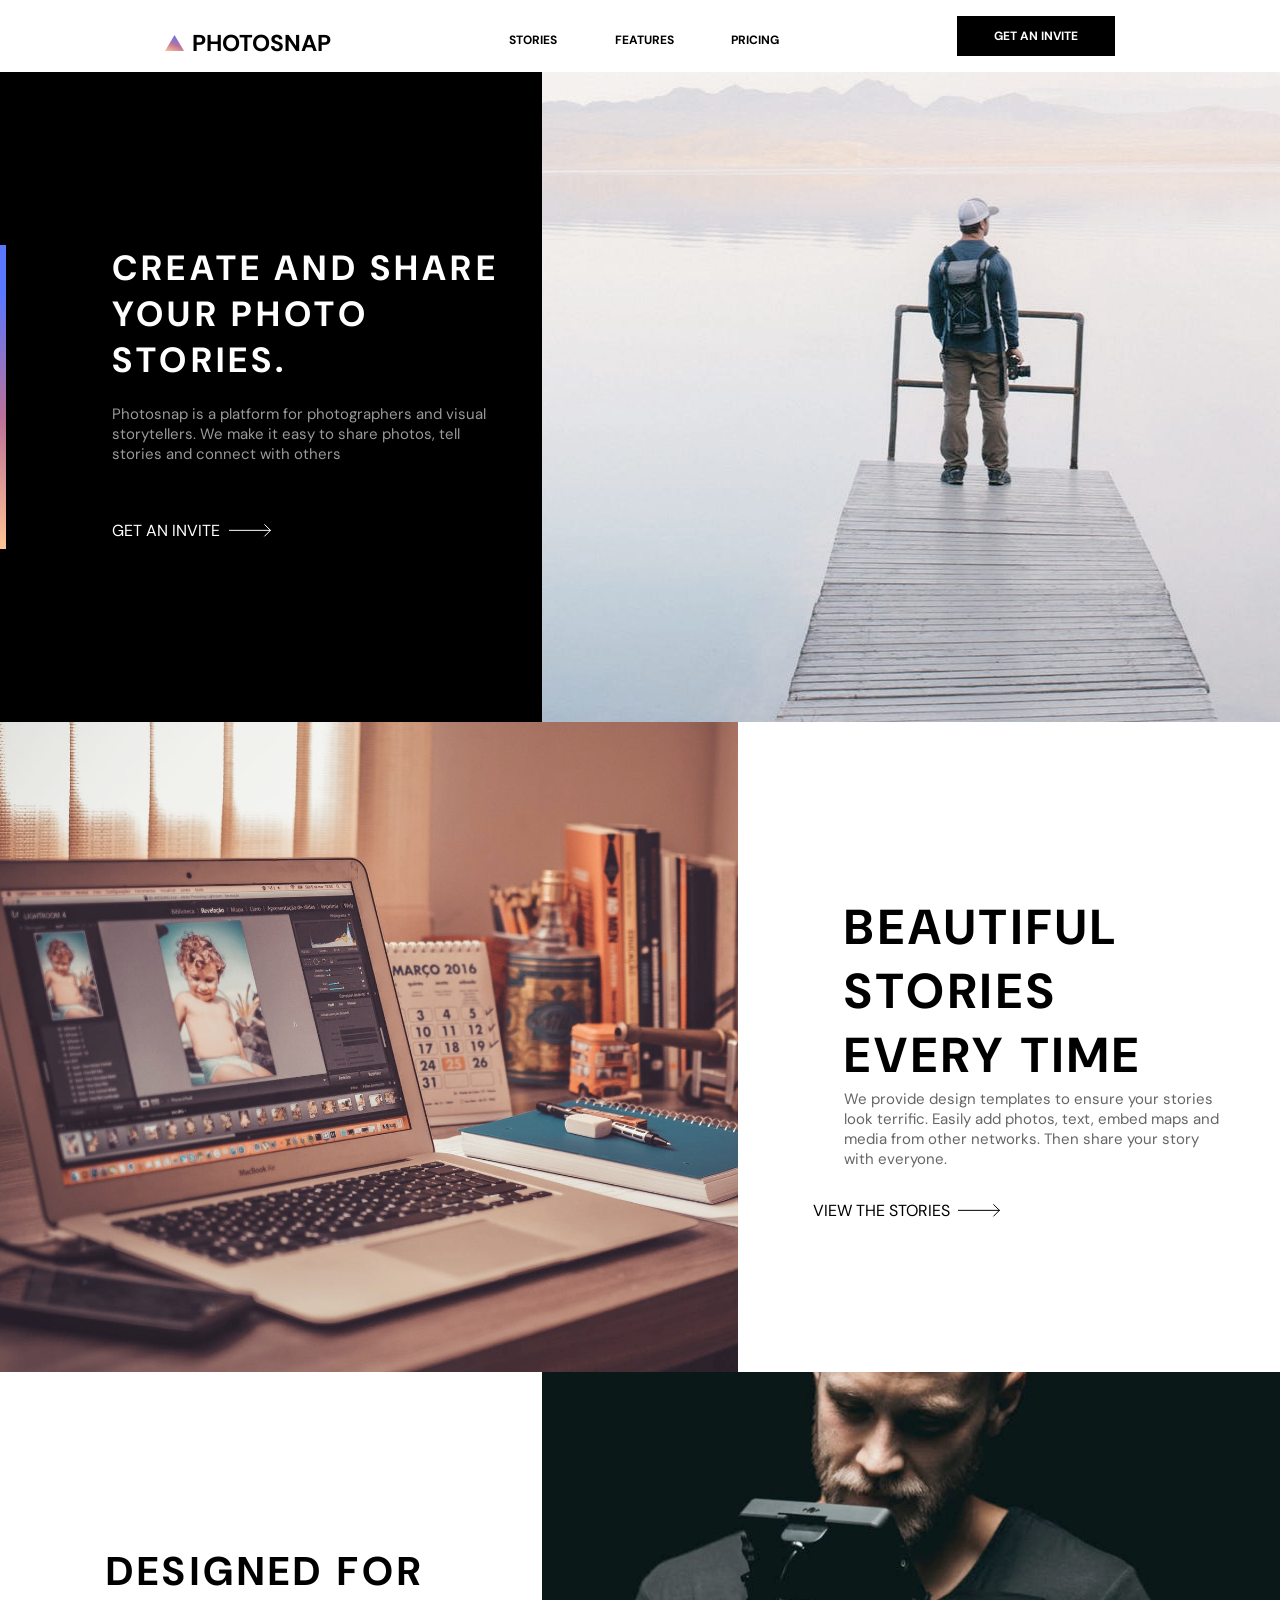
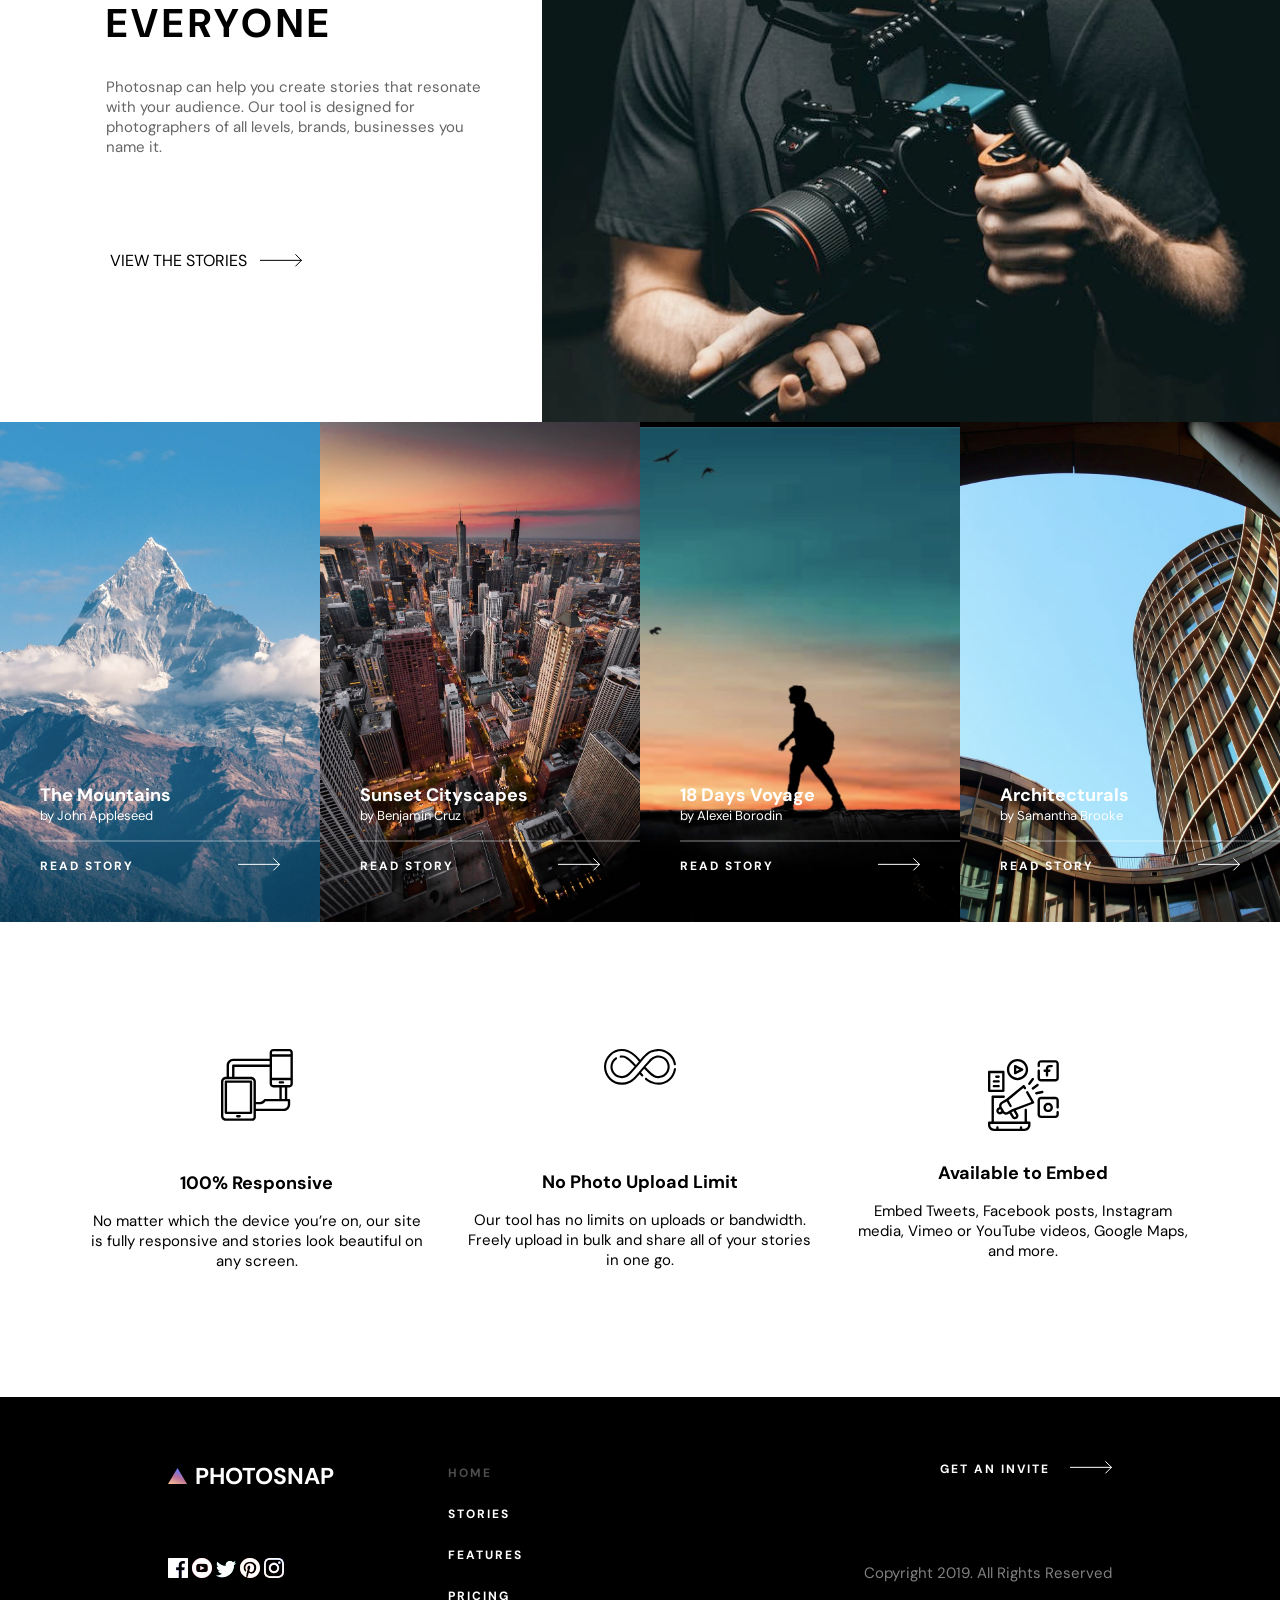
==== commit 01f67c04: "second commit" ====
--- a/index.html
+++ b/index.html
@@ -63,7 +63,7 @@
                 <h2>Create and share your photo stories.</h2>
 
                 <p>Photosnap is a platform for photographers and visual storytellers. We make it easy to share photos,
-                    tell stories and connect with others.</p>
+                    tell stories and connect with others</p>
             </div>
 
             <div class="link">
--- a/CSS/HOME.css
+++ b/CSS/HOME.css
@@ -1,20 +1,20 @@
-*{
+* {
     padding: 0;
     margin: 0;
     box-sizing: border-box;
 }
 
-html{
+html {
     scroll-behavior: smooth;
 }
 
-body{
+body {
     font-family: "DM Sans", serif;
 }
 
 /* Nav Bar */
 
-nav{
+nav {
     width: 100%;
     height: 72px;
     background-color: #fff;
@@ -25,55 +25,55 @@
 
 /* Logo */
 
-nav a{
+nav a {
     text-decoration: none;
     color: #000;
 }
 
-nav a .logo{
+nav a .logo {
     display: flex;
     gap: 8px;
     align-self: center;
 }
 
-nav a .logo h1{
+nav a .logo h1 {
     font-weight: bold;
     font-size: 23px;
 }
 
-nav a .logo svg{
+nav a .logo svg {
     position: relative;
     top: 7px;
 }
 
 /* Links */
 
-nav .links{
+nav .links {
     width: 270px;
     height: 16px;
 }
 
-nav .links ul{
+nav .links ul {
     display: flex;
     justify-content: space-between;
 }
 
-nav .links ul li{
+nav .links ul li {
     list-style: none;
 }
 
-nav .links ul li a{
+nav .links ul li a {
     font-size: 12px;
     font-weight: 700;
 }
 
-nav .links ul li a:hover{
+nav .links ul li a:hover {
     opacity: 30%;
 }
 
 /* Button */
 
-nav .btn{
+nav .btn {
     width: 158px;
     height: 40px;
     background-color: #000;
@@ -81,14 +81,15 @@
     color: #fff;
     display: flex;
     align-self: center;
-}
-
-nav .btn:hover{
+    cursor: pointer;
+}
+
+nav .btn:hover {
     background: #DFDFDF;
     color: #000;
 }
 
-nav .btn p{
+nav .btn p {
     width: 110px;
     height: 16px;
     font-weight: 700;
@@ -98,17 +99,17 @@
 
 /* Bar */
 
-nav .bar{
+nav .bar {
     display: none;
 }
 
 /* Section one */
 
-.sec-one{
-    display: flex;
-}
-
-.sec-one .ditailes{
+.sec-one {
+    display: flex;
+}
+
+.sec-one .ditailes {
     background-color: #000;
     width: 610px;
     height: 650px;
@@ -116,13 +117,13 @@
     display: flex;
 }
 
-.sec-one .ditailes .Rectangle{
+.sec-one .ditailes .Rectangle {
     width: 6px;
     height: 304px;
     background: linear-gradient(26.57deg, #FFC593 0%, #BC7198 43.29%, #5A77FF 83.33%);
 }
 
-.sec-one .ditailes .photo{
+.sec-one .ditailes .photo {
     width: 387px;
     height: 304px;
     color: #fff;
@@ -132,15 +133,15 @@
     margin-left: 106px;
 }
 
-.sec-one .ditailes .photo h2{
+.sec-one .ditailes .photo h2 {
     height: 144px;
-    font-size: 40px;
+    font-size: 35px;
     font-weight: 700;
     text-transform: uppercase;
     letter-spacing: 4.17px;
 }
 
-.sec-one .ditailes .photo p{
+.sec-one .ditailes .photo p {
     height: 165px;
     opacity: 60%;
     font-weight: 400;
@@ -148,7 +149,7 @@
     position: relative;
 }
 
-.sec-one .ditailes .link{
+.sec-one .ditailes .link {
     color: #fff;
     display: flex;
     position: absolute;
@@ -157,22 +158,22 @@
     gap: 10px;
 }
 
-.sec-one .ditailes .link a{
+.sec-one .ditailes .link a {
     text-decoration: none;
     color: #fff;
 }
 
-.sec-one .ditailes .link svg{
+.sec-one .ditailes .link svg {
     position: absolute;
     left: 117px;
     top: 4px;
 }
 
-.sec-one .ditailes .link a:hover{
+.sec-one .ditailes .link a:hover {
     text-decoration: underline;
 }
 
-.sec-one .image{
+.sec-one .image {
     background-image: url("../IMAGES/home-one.png");
     width: 830px;
     height: 650px;
@@ -183,11 +184,11 @@
 
 /* Section two */
 
-.sec-two{
-    display: flex;
-}
-
-.sec-two .ditailes{
+.sec-two {
+    display: flex;
+}
+
+.sec-two .ditailes {
     background-color: #fff;
     width: 610px;
     height: 650px;
@@ -195,7 +196,7 @@
     display: flex;
 }
 
-.sec-two .ditailes .photo{
+.sec-two .ditailes .photo {
     width: 387px;
     height: 304px;
     color: #000;
@@ -205,7 +206,7 @@
     margin-left: 106px;
 }
 
-.sec-two .ditailes .photo h2{
+.sec-two .ditailes .photo h2 {
     height: 144px;
     font-size: 49px;
     font-weight: 700;
@@ -213,7 +214,7 @@
     letter-spacing: 4.17px;
 }
 
-.sec-two .ditailes .photo p{
+.sec-two .ditailes .photo p {
     height: 165px;
     opacity: 60%;
     font-weight: 400;
@@ -222,7 +223,7 @@
     top: 30px;
 }
 
-.sec-two .ditailes .link{
+.sec-two .ditailes .link {
     color: #000;
     display: flex;
     position: absolute;
@@ -231,22 +232,22 @@
     gap: 10px;
 }
 
-.sec-two .ditailes .link a{
+.sec-two .ditailes .link a {
     text-decoration: none;
     color: #000;
 }
 
-.sec-two .ditailes .link a:hover{
+.sec-two .ditailes .link a:hover {
     text-decoration: underline;
 }
 
-.sec-two .ditailes .link svg{
+.sec-two .ditailes .link svg {
     position: absolute;
     right: -50px;
     top: 4px;
 }
 
-.sec-two .image{
+.sec-two .image {
     background-image: url("../IMAGES/home-two.png");
     width: 830px;
     height: 650px;
@@ -257,11 +258,11 @@
 
 /* Section three */
 
-.sec-three{
-    display: flex;
-}
-
-.sec-three .ditailes{
+.sec-three {
+    display: flex;
+}
+
+.sec-three .ditailes {
     background-color: #fff;
     width: 610px;
     height: 650px;
@@ -269,7 +270,7 @@
     display: flex;
 }
 
-.sec-three .ditailes .photo{
+.sec-three .ditailes .photo {
     width: 387px;
     height: 304px;
     color: #000;
@@ -279,7 +280,7 @@
     margin-left: 106px;
 }
 
-.sec-three .ditailes .photo h2{
+.sec-three .ditailes .photo h2 {
     height: 144px;
     font-size: 40px;
     font-weight: 700;
@@ -287,7 +288,7 @@
     letter-spacing: 4.17px;
 }
 
-.sec-three .ditailes .photo p{
+.sec-three .ditailes .photo p {
     height: 165px;
     opacity: 60%;
     font-weight: 400;
@@ -296,7 +297,7 @@
     top: -20px;
 }
 
-.sec-three .ditailes .link{
+.sec-three .ditailes .link {
     color: #000;
     display: flex;
     position: absolute;
@@ -305,22 +306,22 @@
     gap: 10px;
 }
 
-.sec-three .ditailes .link a{
+.sec-three .ditailes .link a {
     text-decoration: none;
     color: #000;
 }
 
-.sec-three .ditailes .link a:hover{
+.sec-three .ditailes .link a:hover {
     text-decoration: underline;
 }
 
-.sec-three .ditailes .link svg{
+.sec-three .ditailes .link svg {
     position: absolute;
     left: 150px;
     top: 4px;
 }
 
-.sec-three .image{
+.sec-three .image {
     background-image: url("../IMAGES/home-three.png");
     width: 830px;
     height: 650px;
@@ -336,12 +337,12 @@
     height: 500px;
 }
 
-.stories .container{
+.stories .container {
     display: flex;
     position: relative;
 }
 
-.stories .container .card-one{
+.stories .container .card-one {
     width: calc(100% / 4);
     height: 500px;
     background-image: url("../IMAGES/story-1.png");
@@ -350,31 +351,30 @@
     transition: all 1s;
 }
 
-.stories .container .card-one:hover{
-    border-bottom: solid 6px #BC7198;
+.stories .container .card-one:hover {
     transform: translateY(-20px);
 }
 
-.stories .container .card-one .content{
+.stories .container .card-one .content {
     width: 100%;
     height: 500px;
     padding: 0 40px;
     padding-top: 361px;
 }
 
-.stories .container .card-one .content .text h3{
+.stories .container .card-one .content .text h3 {
     font-size: 18px;
     font-weight: 700;
     color: #fff;
 }
 
-.stories .container .card-one .content .text p{
+.stories .container .card-one .content .text p {
     font-size: 13px;
     font-weight: 400;
     color: #fff;
 }
 
-.stories .container .card-one .content .line{
+.stories .container .card-one .content .line {
     width: 280px;
     height: 2px;
     opacity: 25%;
@@ -382,19 +382,19 @@
     margin: 16px auto;
 }
 
-.stories .container .card-one .content .read{
+.stories .container .card-one .content .read {
     display: flex;
     justify-content: space-between;
 }
 
-.stories .container .card-one .content .read h4{
+.stories .container .card-one .content .read h4 {
     font-size: 12px;
     font-weight: 700;
     letter-spacing: 2px;
     color: #fff;
 }
 
-.stories .container .card-two{
+.stories .container .card-two {
     width: calc(100% / 4);
     height: 500px;
     background-image: url("../IMAGES/story-2.png");
@@ -403,31 +403,30 @@
     transition: all 1s;
 }
 
-.stories .container .card-two:hover{
-    border-bottom: solid 6px #BC7198;
+.stories .container .card-two:hover {
     transform: translateY(-20px);
 }
 
-.stories .container .card-two .content{
+.stories .container .card-two .content {
     width: 100%;
     height: 500px;
     padding: 0 40px;
     padding-top: 361px;
 }
 
-.stories .container .card-two .content .text h3{
+.stories .container .card-two .content .text h3 {
     font-size: 18px;
     font-weight: 700;
     color: #fff;
 }
 
-.stories .container .card-two .content .text p{
+.stories .container .card-two .content .text p {
     font-size: 13px;
     font-weight: 400;
     color: #fff;
 }
 
-.stories .container .card-two .content .line{
+.stories .container .card-two .content .line {
     width: 280px;
     height: 2px;
     opacity: 25%;
@@ -435,19 +434,19 @@
     margin: 16px auto;
 }
 
-.stories .container .card-two .content .read{
+.stories .container .card-two .content .read {
     display: flex;
     justify-content: space-between;
 }
 
-.stories .container .card-two .content .read h4{
+.stories .container .card-two .content .read h4 {
     font-size: 12px;
     font-weight: 700;
     letter-spacing: 2px;
     color: #fff;
 }
 
-.stories .container .card-three{
+.stories .container .card-three {
     width: calc(100% / 4);
     height: 500px;
     background-image: url("../IMAGES/story-3.png");
@@ -457,31 +456,30 @@
     transition: all 1s;
 }
 
-.stories .container .card-three:hover{
-    border-bottom: solid 6px #BC7198;    
+.stories .container .card-three:hover {
     transform: translateY(-20px);
 }
 
-.stories .container .card-three .content{
+.stories .container .card-three .content {
     width: 100%;
     height: 500px;
     padding: 0 40px;
     padding-top: 361px;
 }
 
-.stories .container .card-three .content .text h3{
+.stories .container .card-three .content .text h3 {
     font-size: 18px;
     font-weight: 700;
     color: #fff;
 }
 
-.stories .container .card-three .content .text p{
+.stories .container .card-three .content .text p {
     font-size: 13px;
     font-weight: 400;
     color: #fff;
 }
 
-.stories .container .card-three .content .line{
+.stories .container .card-three .content .line {
     width: 280px;
     height: 2px;
     opacity: 25%;
@@ -489,19 +487,19 @@
     margin: 16px auto;
 }
 
-.stories .container .card-three .content .read{
+.stories .container .card-three .content .read {
     display: flex;
     justify-content: space-between;
 }
 
-.stories .container .card-three .content .read h4{
+.stories .container .card-three .content .read h4 {
     font-size: 12px;
     font-weight: 700;
     letter-spacing: 2px;
     color: #fff;
 }
 
-.stories .container .card-four{
+.stories .container .card-four {
     width: calc(100% / 4);
     height: 500px;
     background-image: url("../IMAGES/story-4.png");
@@ -510,31 +508,30 @@
     transition: all 1s;
 }
 
-.stories .container .card-four:hover{
-    border-bottom: solid 6px #BC7198;
+.stories .container .card-four:hover {
     transform: translateY(-20px);
 }
 
-.stories .container .card-four .content{
+.stories .container .card-four .content {
     width: 100%;
     height: 500px;
     padding: 0 40px;
     padding-top: 361px;
 }
 
-.stories .container .card-four .content .text h3{
+.stories .container .card-four .content .text h3 {
     font-size: 18px;
     font-weight: 700;
     color: #fff;
 }
 
-.stories .container .card-four .content .text p{
+.stories .container .card-four .content .text p {
     font-size: 13px;
     font-weight: 400;
     color: #fff;
 }
 
-.stories .container .card-four .content .line{
+.stories .container .card-four .content .line {
     width: 280px;
     height: 2px;
     opacity: 25%;
@@ -542,12 +539,12 @@
     margin: 16px auto;
 }
 
-.stories .container .card-four .content .read{
+.stories .container .card-four .content .read {
     display: flex;
     justify-content: space-between;
 }
 
-.stories .container .card-four .content .read h4{
+.stories .container .card-four .content .read h4 {
     font-size: 12px;
     font-weight: 700;
     letter-spacing: 2px;
@@ -556,7 +553,7 @@
 
 /* main section */
 
-main{
+main {
     width: 100%;
     height: 475px;
     display: flex;
@@ -564,14 +561,14 @@
     align-items: center;
 }
 
-main .container{
+main .container {
     width: 1110px;
     height: 236px;
     display: flex;
     gap: 40px;
 }
 
-main .container .content-card-one{
+main .container .content-card-one {
     width: 360px;
     height: 236px;
     display: flex;
@@ -581,25 +578,25 @@
     gap: 50px;
 }
 
-main .container .content-card-one .content{
+main .container .content-card-one .content {
     display: flex;
     flex-direction: column;
     gap: 16px;
     align-items: center;
 }
 
-main .container .content-card-one .content h5{
+main .container .content-card-one .content h5 {
     font-weight: 700;
     font-size: 18px;
 }
 
-main .container .content-card-one .content p{
+main .container .content-card-one .content p {
     font-size: 15px;
     font-weight: 400;
     text-align: center;
 }
 
-main .container .content-card-two{
+main .container .content-card-two {
     width: 360px;
     height: 236px;
     display: flex;
@@ -609,25 +606,25 @@
     gap: 85px;
 }
 
-main .container .content-card-two .content{
+main .container .content-card-two .content {
     display: flex;
     flex-direction: column;
     gap: 16px;
     align-items: center;
 }
 
-main .container .content-card-two .content h5{
+main .container .content-card-two .content h5 {
     font-weight: 700;
     font-size: 18px;
 }
 
-main .container .content-card-two .content p{
+main .container .content-card-two .content p {
     font-size: 15px;
     font-weight: 400;
     text-align: center;
 }
 
-main .container .content-card-three{
+main .container .content-card-three {
     width: 360px;
     height: 236px;
     display: flex;
@@ -637,19 +634,19 @@
     gap: 30px;
 }
 
-main .container .content-card-three .content{
+main .container .content-card-three .content {
     display: flex;
     flex-direction: column;
     gap: 16px;
     align-items: center;
 }
 
-main .container .content-card-three .content h5{
+main .container .content-card-three .content h5 {
     font-weight: 700;
     font-size: 18px;
 }
 
-main .container .content-card-three .content p{
+main .container .content-card-three .content p {
     font-size: 15px;
     font-weight: 400;
     text-align: center;
@@ -657,14 +654,14 @@
 
 /* Footer */
 
-footer{
+footer {
     width: 100%;
     height: 250px;
     padding: 64px 168px;
     background-color: #000;
 }
 
-footer .container{
+footer .container {
     width: (100% - 336px);
     height: 122px;
     position: relative;
@@ -672,88 +669,88 @@
 
 /* logo footer */
 
-footer .container .logo-footer{
+footer .container .logo-footer {
     margin-bottom: 85px;
 }
 
-footer .container .logo-footer a{
+footer .container .logo-footer a {
     text-decoration: none;
     color: #fff;
 }
 
-footer .container .logo-footer a .logo{
+footer .container .logo-footer a .logo {
     display: flex;
     gap: 8px;
     align-self: center;
     width: fit-content;
 }
 
-footer .container .logo-footer a .logo h1{
+footer .container .logo-footer a .logo h1 {
     font-weight: bold;
     font-size: 23px;
 }
 
-footer .container .logo-footer a .logo svg{
+footer .container .logo-footer a .logo svg {
     position: relative;
     top: 7px;
 }
 
 /* social logos */
 
-footer .container .social-logos{
+footer .container .social-logos {
     position: absolute;
     bottom: 0;
     z-index: 1;
 }
 
-footer .container .social-logos a{
+footer .container .social-logos a {
     text-decoration: none;
 }
 
-footer .container .social-logos-hover{
+footer .container .social-logos-hover {
     position: absolute;
     bottom: 0;
 }
 
-footer .container .social-logos-hover a{
+footer .container .social-logos-hover a {
     text-decoration: none;
 }
 
-footer .container .social-logos .facebook:hover{
+footer .container .social-logos .facebook:hover {
     opacity: 0;
 }
 
-footer .container .social-logos .youtube:hover{
+footer .container .social-logos .youtube:hover {
     opacity: 0;
 }
 
-footer .container .social-logos .twitter:hover{
+footer .container .social-logos .twitter:hover {
     opacity: 0;
 }
 
-footer .container .social-logos .pinterest:hover{
+footer .container .social-logos .pinterest:hover {
     opacity: 0;
 }
 
-footer .container .social-logos .instagram:hover{
+footer .container .social-logos .instagram:hover {
     opacity: 0;
 }
 
 /* footer links */
 
-footer .container .links{
+footer .container .links {
     position: absolute;
     left: 280px;
     top: 0;
 }
 
-footer .container .links ul{
+footer .container .links ul {
     display: flex;
     flex-direction: column;
     gap: 20px;
 }
 
-footer .container .links ul li a{
+footer .container .links ul li a {
     text-decoration: none;
     color: #fff;
     font-size: 12px;
@@ -762,17 +759,17 @@
     text-transform: uppercase;
 }
 
-footer .container .links ul li .active{
+footer .container .links ul li .active {
     opacity: 30%;
 }
 
-footer .container .links ul li a:hover{
+footer .container .links ul li a:hover {
     opacity: 30%;
 }
 
 /* invite link */
 
-footer .container .invite{
+footer .container .invite {
     display: flex;
     gap: 20px;
     color: #fff;
@@ -784,13 +781,13 @@
     letter-spacing: 2px;
 }
 
-footer .container .invite:hover{
+footer .container .invite:hover {
     text-decoration: underline;
 }
 
 /* invite info */
 
-footer .container .info{
+footer .container .info {
     color: #fff;
     opacity: 50%;
     font-weight: 400;
@@ -806,92 +803,93 @@
 
     /* Nav Bar */
 
-    nav{
+    nav {
         padding: 28px 40px;
     }
 
     /* Section one */
 
-    .sec-one .image{
+    .sec-one .image {
         background-position-x: -1000px;
         background-position: calc(1.5);
     }
 
     /* Section two */
 
-    .sec-two .ditailes .link a{
+    .sec-two .ditailes .link a {
         transform: translateX(80px);
     }
 
-    .sec-two .ditailes .link svg{
+    .sec-two .ditailes .link svg {
         transform: translateX(80px);
     }
 
-    .sec-two .image{
+    .sec-two .image {
         background-position-x: -200px;
     }
 
     /* Section two */
 
-    .sec-three .image{
+    .sec-three .image {
         background-position-x: -250px;
     }
 
     /* STORIES */
 
-    .stories .container{
+    .stories .container {
         flex-wrap: wrap;
     }
 
-    .stories .container .card-one{
+    .stories .container .card-one {
         width: calc(100% / 2);
     }
 
-    .stories .container .card-two{
+    .stories .container .card-two {
         width: calc(100% / 2);
     }
 
-    .stories .container .card-three{
+    .stories .container .card-three {
         width: calc(100% / 2);
     }
 
-    .stories .container .card-four{
+    .stories .container .card-four {
         width: calc(100% / 2);
     }
 
     /* main section */
 
-    main{
+    main {
         position: relative;
         bottom: -500px;
-    }
-
-    main .container{
+        width: 750px;
+    }
+
+    main .container {
         display: block;
         padding: 50px 210px;
     }
 
     /* Footer */
 
-    footer{
+    footer {
         position: relative;
         bottom: -1000px;
         padding: 50px 40px;
     }
 
-    footer .container .social-logos{
+    footer .container .social-logos {
         bottom: -30px;
     }
 
-    footer .container .social-logos-hover{
+    footer .container .social-logos-hover {
         bottom: -30px;
     }
 
-    footer .container .info{
+    footer .container .info {
         bottom: -30px;
     }
 
-    footer .container .links ul{
+    footer .container .links ul {
         flex-direction: row;
         position: absolute;
         left: -279px;
@@ -903,70 +901,73 @@
 
     /* nav bar */
 
-    nav{
+    nav {
         padding: 28px 24px;
     }
 
-    nav .links{
+    nav .links {
         display: none;
     }
 
-    nav .btn{
+    nav .btn {
         display: none;
     }
-    nav .bar{
+
+    nav .bar {
         display: flex;
         padding: 9px;
     }
 
     /* Section one */
 
-    .sec-one{
+    .sec-one {
         flex-direction: column;
     }
 
-    .sec-one .image{
+    .sec-one .image {
         position: absolute;
         top: 72px;
-        height: 294px;
+        width: 100%;
+        height: 271px;
         background-size: cover;
-        background-position-x: -200PX;
-        background-position-y: -250PX;
-    }
-
-    .sec-one .ditailes{
-        position: absolute;
+        background-position-x: 0;
+        background-position-y: 280px;
+    }
+
+    .sec-one .ditailes {
+        position: absolute;
+        width: 425px;
         height: 419px;
-        top: 366px;
+        top: 343px;
         padding: 72px 33px;
     }
 
-    .sec-one .ditailes .Rectangle{
+    .sec-one .ditailes .Rectangle {
         width: 128px;
         height: 6px;
         position: absolute;
-        top: 0px; 
-    }
-
-    .sec-one .ditailes .photo{
+        top: 0px;
+    }
+
+    .sec-one .ditailes .photo {
         margin: 0;
     }
 
-    .sec-one .ditailes .link{
+    .sec-one .ditailes .link {
         top: 350px;
         left: 33px;
     }
 
-    .sec-one .ditailes .photo h2{
+    .sec-one .ditailes .photo h2 {
         font-size: 35px;
         height: 120px;
     }
 
     /* Section two */
 
-    .sec-two .image{
-        position: absolute;
-        top: 785px;
+    .sec-two .image {
+        position: absolute;
+        top: 762px;
         width: 100%;
         height: 271px;
         background-size: cover;
@@ -974,32 +975,33 @@
         background-position-y: 250px;
     }
 
-    .sec-two .ditailes{
-        position: absolute;
-        top: 1020px;
+    .sec-two .ditailes {
+        position: absolute;
+        top: 997px;
+        width: 425px;
         padding: 72px 33px;
     }
 
-    .sec-two .ditailes .photo{
+    .sec-two .ditailes .photo {
         margin: 0;
     }
 
-    .sec-two .ditailes .link{
+    .sec-two .ditailes .link {
         position: absolute;
         top: 400px;
         left: -44px;
     }
 
-    .sec-two .ditailes .link svg{
+    .sec-two .ditailes .link svg {
         position: absolute;
         left: 150px;
     }
 
     /* Section three */
 
-    .sec-three .image{
-        position: absolute;
-        top: 1575px;
+    .sec-three .image {
+        position: absolute;
+        top: 1552px;
         width: 100%;
         height: 350px;
         background-size: cover;
@@ -1007,69 +1009,91 @@
         background-position-y: -100px;
     }
 
-    .sec-three .ditailes{
-        position: absolute;
-        top: 1925px;
+    .sec-three .ditailes {
+        position: absolute;
+        top: 1902px;
+        width: 425px;
         padding: 92px 33px;
     }
 
-    .sec-three .ditailes .photo{
+    .sec-three .ditailes .photo {
         margin: 0;
     }
 
-    .sec-three .ditailes .link{
+    .sec-three .ditailes .link {
         position: absolute;
         top: 350px;
         left: 33px;
     }
 
-    .sec-three .ditailes .link svg{
+    .sec-three .ditailes .link svg {
         position: absolute;
         left: 150px;
     }
 
     /* STORIES */
 
-    .stories .container .card-one{
+    .stories .container .card-one {
         width: 100%;
     }
 
-    .stories .container .card-two{
+    .stories .container .card-two {
         width: 100%;
     }
 
-    .stories .container .card-three{
+    .stories .container .card-three {
         width: 100%;
     }
 
-    .stories .container .card-four{
+    .stories .container .card-four {
         width: 100%;
     }
 
-    .stories .container{
+    .stories .container {
         position: relative;
-        top: 2400px;
+        top: 2377px;
     }
 
     /* main section */
 
-    main{
-        width: 310px;
+    main {
+        width: 425px;
         position: absolute;
         top: 4350px;
-        left: 57.5px;
+        left: 0px;
+    }
+
+    main .container{
+        width: 380px;
+    }
+
+    main .container .content-card-one{
+        position: absolute;
+        left: 32.5px;
+    }
+
+    main .container .content-card-two{
+        position: absolute;
+        top: 420px;
+        left: 32.5px;
+    }
+
+    main .container .content-card-three{
+        position: absolute;
+        top: 700px;
+        left: 32.5px;
     }
 
     /* Footer */
 
-    footer{
+    footer {
         position: absolute;
         top: 5300px;
         height: 560px;
         padding: 56px 33px;
     }
 
-    footer .container{
+    footer .container {
         width: calc(100% - 66px);
         height: 427px;
         display: flex;
@@ -1077,7 +1101,7 @@
         align-items: center;
     }
 
-    footer .container .links ul{
+    footer .container .links ul {
         flex-direction: column;
         align-items: center;
         position: absolute;
@@ -1085,25 +1109,25 @@
         transform: translateY(130px);
     }
 
-    footer .container .logo-footer{
+    footer .container .logo-footer {
         position: absolute;
         top: 33px;
         left: 95px;
         margin: 0;
     }
 
-    footer .container .social-logos{
+    footer .container .social-logos {
         top: 99px;
         left: 120px;
         height: 20px;
     }
 
-    footer .container .social-logos-hover{
+    footer .container .social-logos-hover {
         top: 99px;
         left: 120px;
     }
 
-    footer .container .invite{
+    footer .container .invite {
         top: 375px;
         left: 100px;
     }
